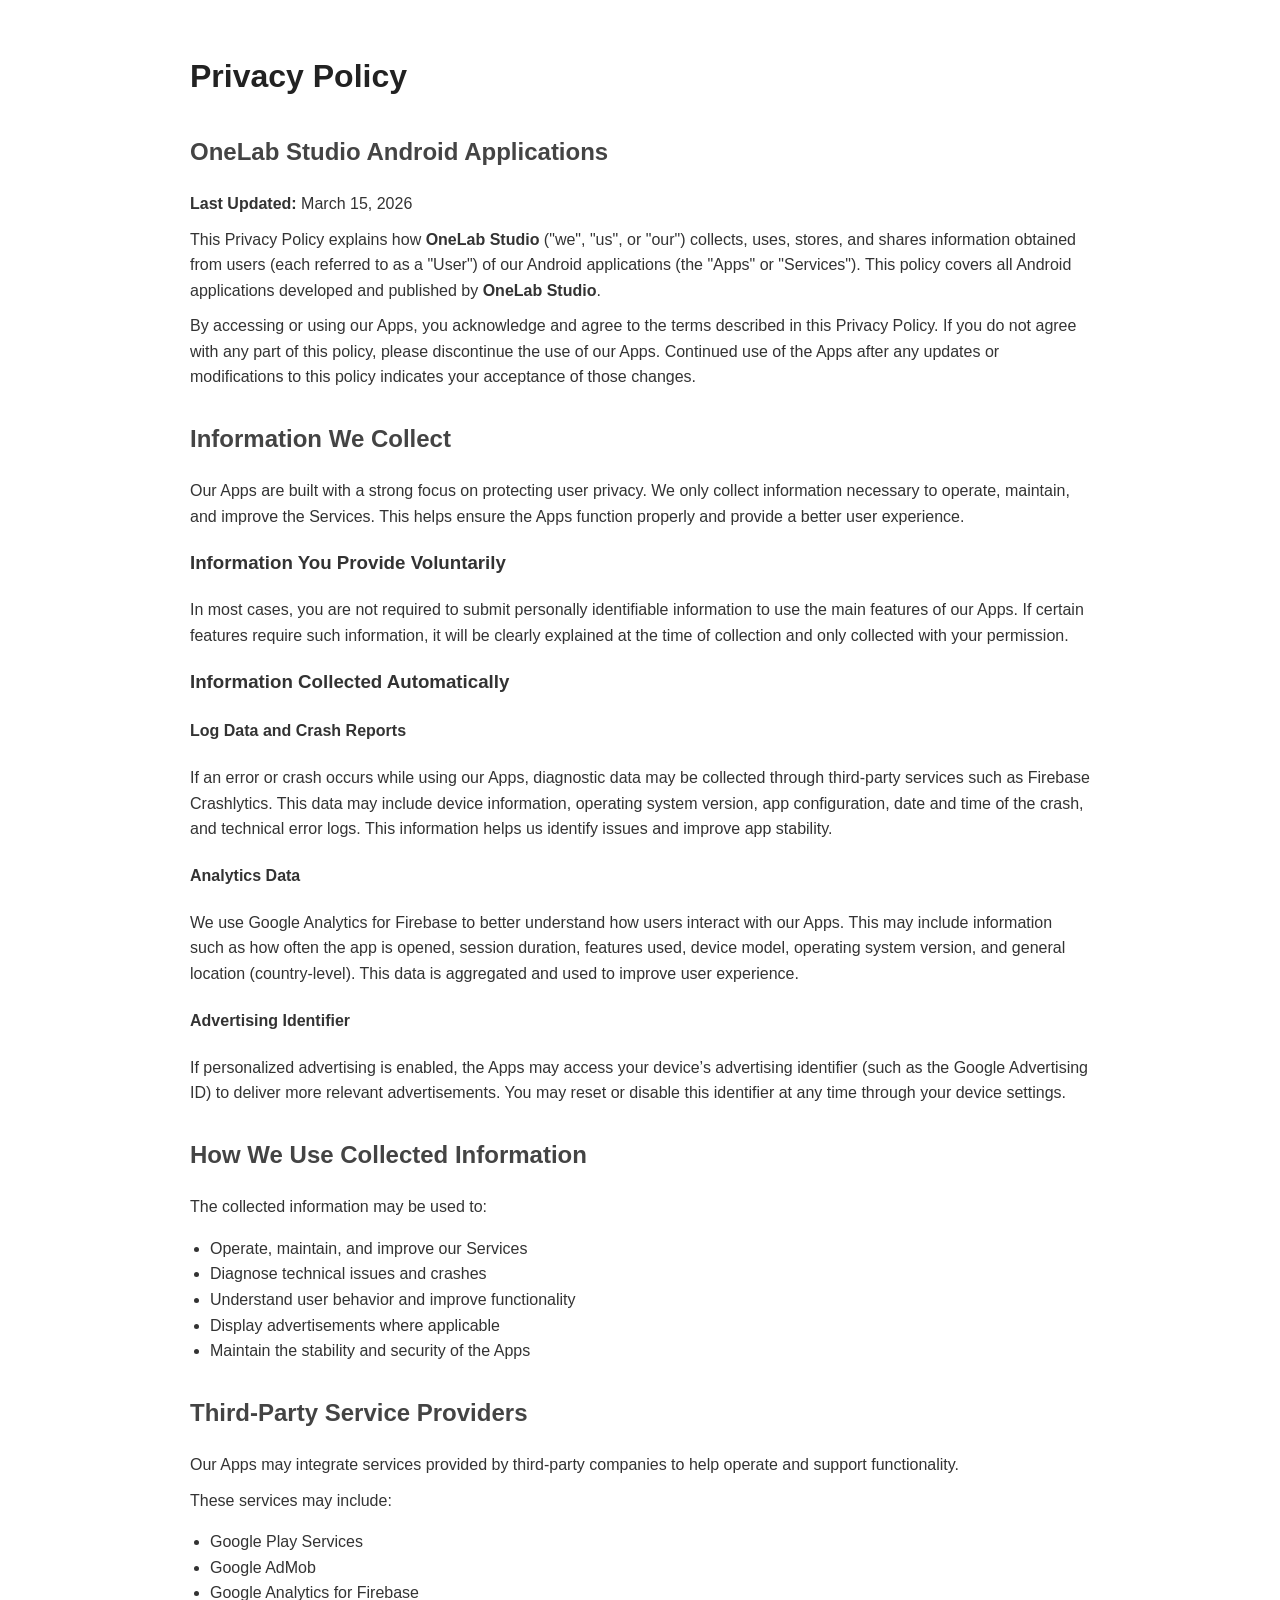
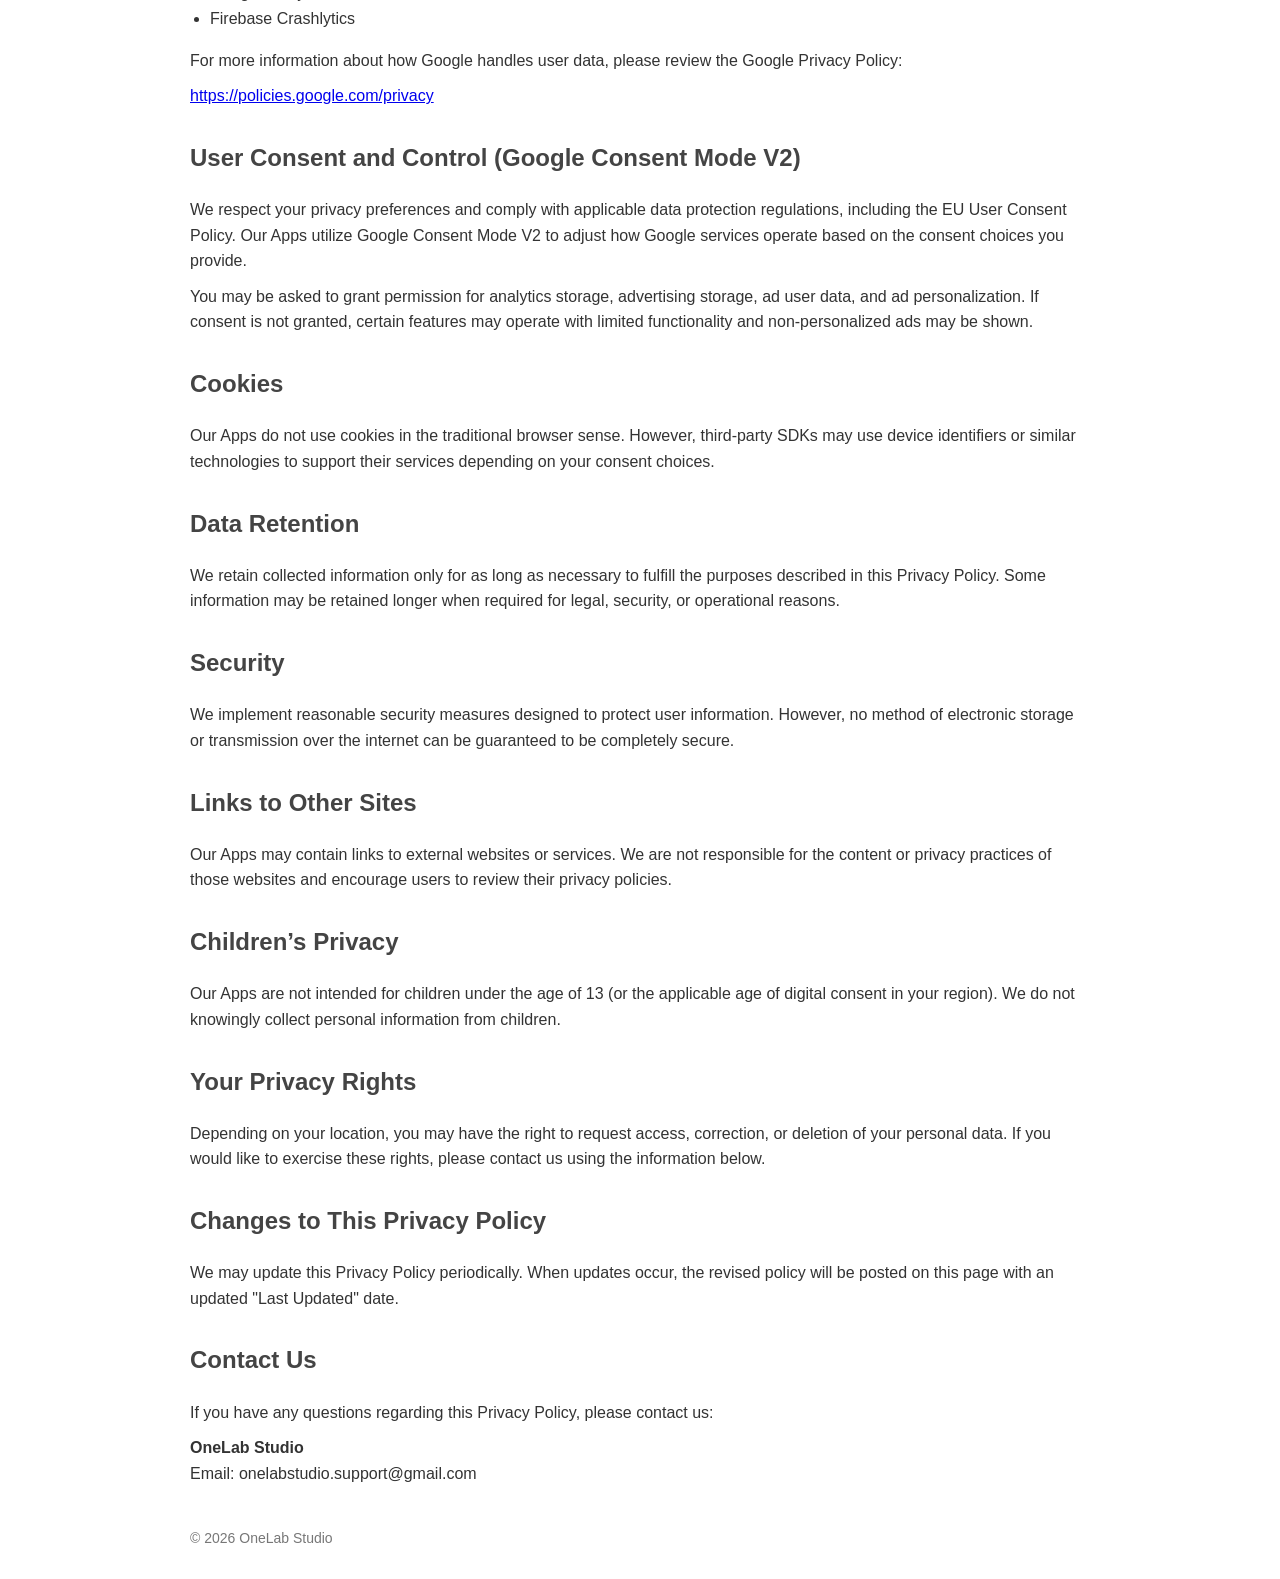
==== privacy.html @ 7d0a5cf6 "Enhance privacy policy formatting for clarity" ====
<!DOCTYPE html>
<html lang="en">
<head>
<meta charset="UTF-8">
<meta name="viewport" content="width=device-width, initial-scale=1.0">
<title>Privacy Policy - OneLab Studio</title>

<style>
body{
    font-family: Arial, Helvetica, sans-serif;
    max-width: 900px;
    margin: auto;
    padding: 30px;
    line-height: 1.6;
    color: #333;
}
h1{
    color:#222;
}
h2{
    margin-top:30px;
    color:#444;
}
p{
    margin:10px 0;
}
ul{
    padding-left:20px;
}
.footer{
    margin-top:40px;
    font-size:14px;
    color:#777;
}
</style>

</head>
<body>

<h1>Privacy Policy</h1>
<h2>OneLab Studio Android Applications</h2>

<p><strong>Last Updated:</strong> March 15, 2026</p>

<p>
This Privacy Policy explains how <strong>OneLab Studio</strong> ("we", "us", or "our") collects,
uses, stores, and shares information obtained from users (each referred to as a
"User") of our Android applications (the "Apps" or "Services"). This policy
covers all Android applications developed and published by <strong>OneLab Studio</strong>.
</p>

<p>
By accessing or using our Apps, you acknowledge and agree to the terms
described in this Privacy Policy. If you do not agree with any part of this
policy, please discontinue the use of our Apps. Continued use of the Apps after
any updates or modifications to this policy indicates your acceptance of those
changes.
</p>

<h2>Information We Collect</h2>

<p>
Our Apps are built with a strong focus on protecting user privacy. We only
collect information necessary to operate, maintain, and improve the Services.
This helps ensure the Apps function properly and provide a better user
experience.
</p>

<h3>Information You Provide Voluntarily</h3>

<p>
In most cases, you are not required to submit personally identifiable
information to use the main features of our Apps. If certain features require
such information, it will be clearly explained at the time of collection and
only collected with your permission.
</p>

<h3>Information Collected Automatically</h3>

<h4>Log Data and Crash Reports</h4>

<p>
If an error or crash occurs while using our Apps, diagnostic data may be
collected through third-party services such as Firebase Crashlytics. This data
may include device information, operating system version, app configuration,
date and time of the crash, and technical error logs. This information helps us
identify issues and improve app stability.
</p>

<h4>Analytics Data</h4>

<p>
We use Google Analytics for Firebase to better understand how users interact
with our Apps. This may include information such as how often the app is
opened, session duration, features used, device model, operating system
version, and general location (country-level). This data is aggregated and
used to improve user experience.
</p>

<h4>Advertising Identifier</h4>

<p>
If personalized advertising is enabled, the Apps may access your device’s
advertising identifier (such as the Google Advertising ID) to deliver more
relevant advertisements. You may reset or disable this identifier at any time
through your device settings.
</p>

<h2>How We Use Collected Information</h2>

<p>The collected information may be used to:</p>

<ul>
<li>Operate, maintain, and improve our Services</li>
<li>Diagnose technical issues and crashes</li>
<li>Understand user behavior and improve functionality</li>
<li>Display advertisements where applicable</li>
<li>Maintain the stability and security of the Apps</li>
</ul>

<h2>Third-Party Service Providers</h2>

<p>
Our Apps may integrate services provided by third-party companies to help
operate and support functionality.
</p>

<p>These services may include:</p>

<ul>
<li>Google Play Services</li>
<li>Google AdMob</li>
<li>Google Analytics for Firebase</li>
<li>Firebase Crashlytics</li>
</ul>

<p>
For more information about how Google handles user data, please review the
Google Privacy Policy:
</p>

<p>
<a href="https://policies.google.com/privacy" target="_blank">
https://policies.google.com/privacy
</a>
</p>

<h2>User Consent and Control (Google Consent Mode V2)</h2>

<p>
We respect your privacy preferences and comply with applicable data protection
regulations, including the EU User Consent Policy. Our Apps utilize Google
Consent Mode V2 to adjust how Google services operate based on the consent
choices you provide.
</p>

<p>
You may be asked to grant permission for analytics storage, advertising
storage, ad user data, and ad personalization. If consent is not granted,
certain features may operate with limited functionality and non-personalized
ads may be shown.
</p>

<h2>Cookies</h2>

<p>
Our Apps do not use cookies in the traditional browser sense. However,
third-party SDKs may use device identifiers or similar technologies to support
their services depending on your consent choices.
</p>

<h2>Data Retention</h2>

<p>
We retain collected information only for as long as necessary to fulfill the
purposes described in this Privacy Policy. Some information may be retained
longer when required for legal, security, or operational reasons.
</p>

<h2>Security</h2>

<p>
We implement reasonable security measures designed to protect user information.
However, no method of electronic storage or transmission over the internet can
be guaranteed to be completely secure.
</p>

<h2>Links to Other Sites</h2>

<p>
Our Apps may contain links to external websites or services. We are not
responsible for the content or privacy practices of those websites and
encourage users to review their privacy policies.
</p>

<h2>Children’s Privacy</h2>

<p>
Our Apps are not intended for children under the age of 13 (or the applicable
age of digital consent in your region). We do not knowingly collect personal
information from children.
</p>

<h2>Your Privacy Rights</h2>

<p>
Depending on your location, you may have the right to request access,
correction, or deletion of your personal data. If you would like to exercise
these rights, please contact us using the information below.
</p>

<h2>Changes to This Privacy Policy</h2>

<p>
We may update this Privacy Policy periodically. When updates occur, the revised
policy will be posted on this page with an updated "Last Updated" date.
</p>

<h2>Contact Us</h2>

<p>If you have any questions regarding this Privacy Policy, please contact us:</p>

<p>
<strong>OneLab Studio</strong><br>
Email: onelabstudio.support@gmail.com
</p>

<div class="footer">
© 2026 OneLab Studio
</div>

</body>
</html>
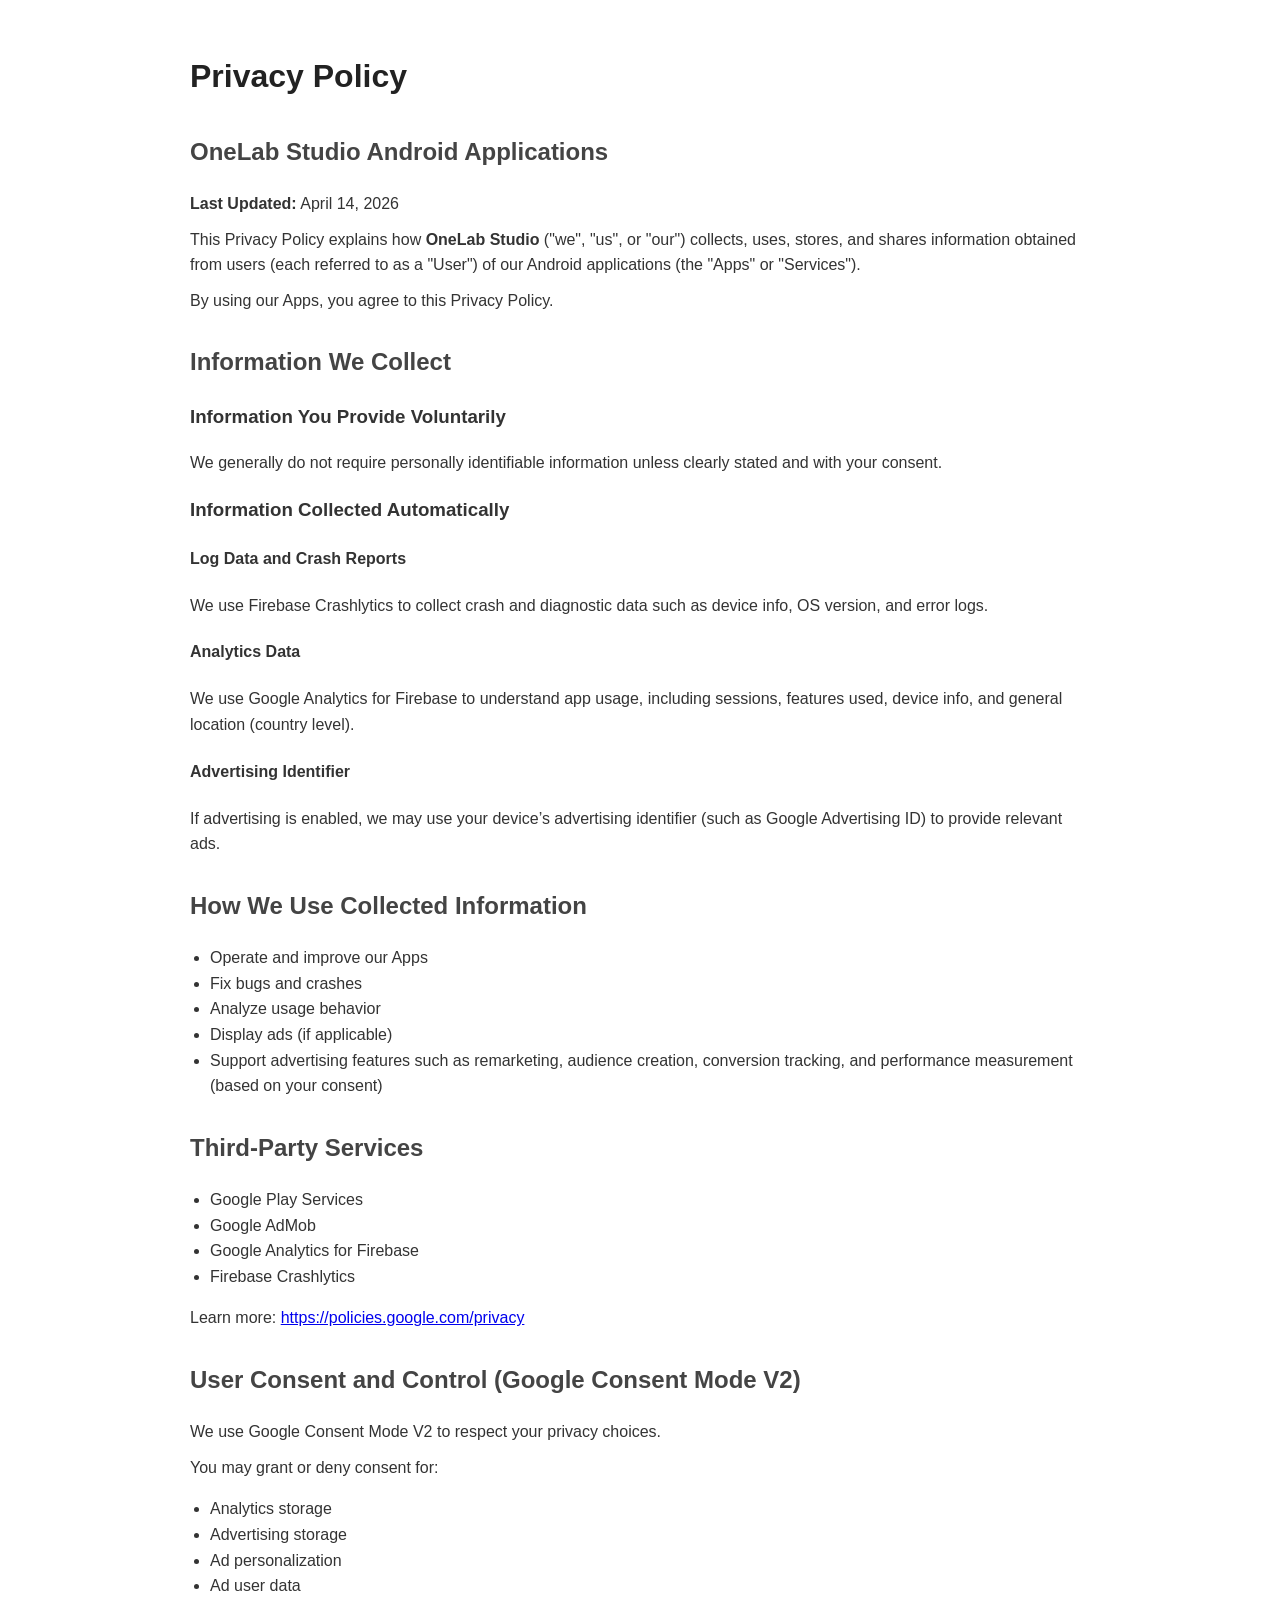
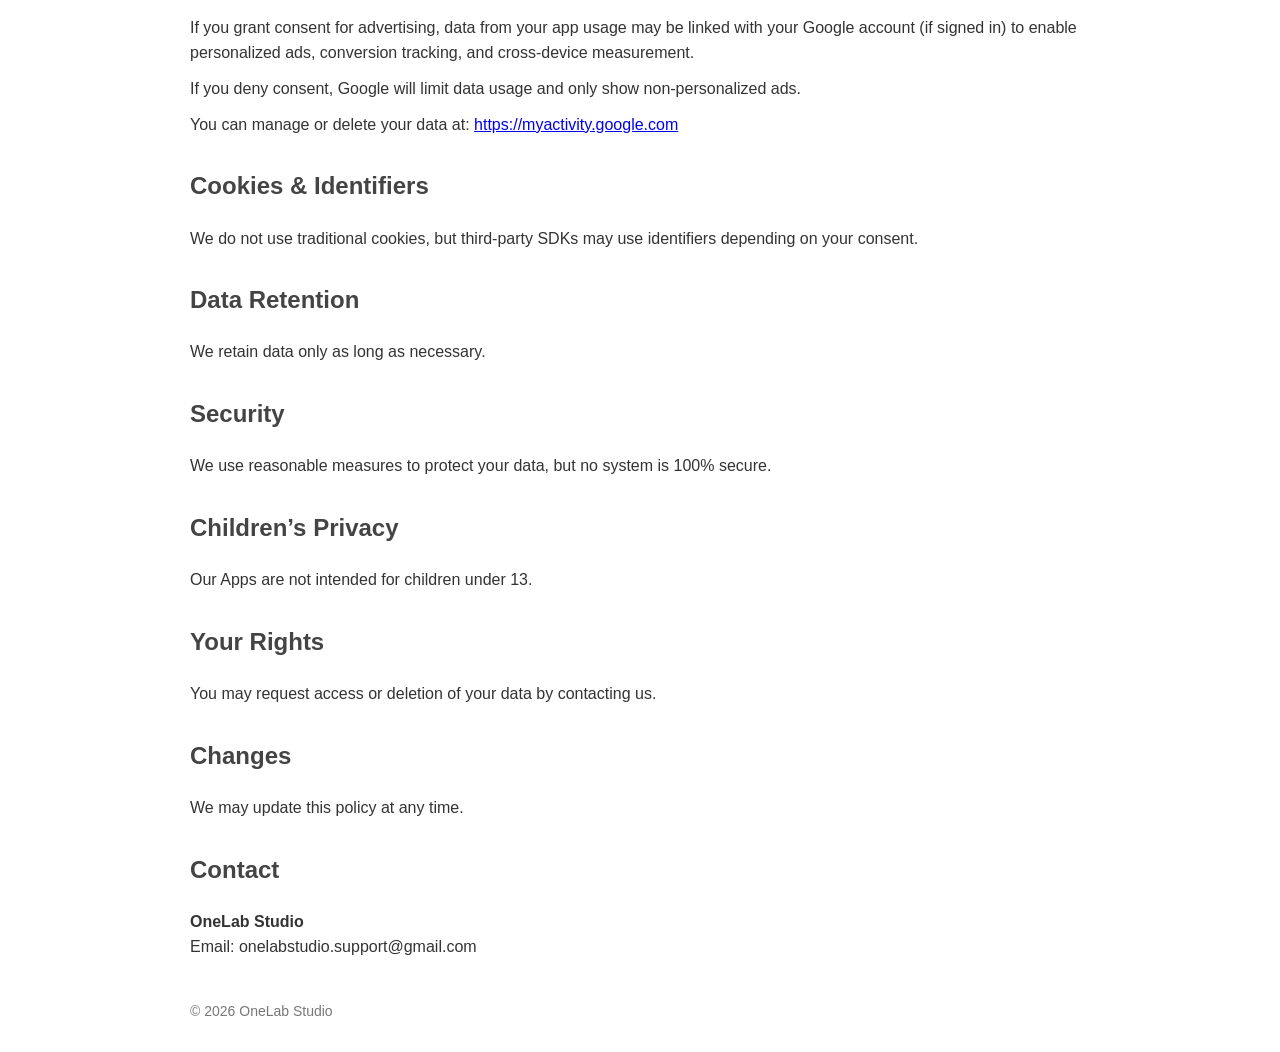
==== commit 53eb6e96: "Update privacy policy with recent changes" ====
--- a/privacy.html
+++ b/privacy.html
@@ -40,92 +40,53 @@
 <h1>Privacy Policy</h1>
 <h2>OneLab Studio Android Applications</h2>
 
-<p><strong>Last Updated:</strong> March 15, 2026</p>
+<p><strong>Last Updated:</strong> April 14, 2026</p>
 
 <p>
 This Privacy Policy explains how <strong>OneLab Studio</strong> ("we", "us", or "our") collects,
 uses, stores, and shares information obtained from users (each referred to as a
-"User") of our Android applications (the "Apps" or "Services"). This policy
-covers all Android applications developed and published by <strong>OneLab Studio</strong>.
+"User") of our Android applications (the "Apps" or "Services").
 </p>
 
 <p>
-By accessing or using our Apps, you acknowledge and agree to the terms
-described in this Privacy Policy. If you do not agree with any part of this
-policy, please discontinue the use of our Apps. Continued use of the Apps after
-any updates or modifications to this policy indicates your acceptance of those
-changes.
+By using our Apps, you agree to this Privacy Policy.
 </p>
 
 <h2>Information We Collect</h2>
 
+<h3>Information You Provide Voluntarily</h3>
 <p>
-Our Apps are built with a strong focus on protecting user privacy. We only
-collect information necessary to operate, maintain, and improve the Services.
-This helps ensure the Apps function properly and provide a better user
-experience.
-</p>
-
-<h3>Information You Provide Voluntarily</h3>
-
-<p>
-In most cases, you are not required to submit personally identifiable
-information to use the main features of our Apps. If certain features require
-such information, it will be clearly explained at the time of collection and
-only collected with your permission.
+We generally do not require personally identifiable information unless clearly stated and with your consent.
 </p>
 
 <h3>Information Collected Automatically</h3>
 
 <h4>Log Data and Crash Reports</h4>
-
 <p>
-If an error or crash occurs while using our Apps, diagnostic data may be
-collected through third-party services such as Firebase Crashlytics. This data
-may include device information, operating system version, app configuration,
-date and time of the crash, and technical error logs. This information helps us
-identify issues and improve app stability.
+We use Firebase Crashlytics to collect crash and diagnostic data such as device info, OS version, and error logs.
 </p>
 
 <h4>Analytics Data</h4>
-
 <p>
-We use Google Analytics for Firebase to better understand how users interact
-with our Apps. This may include information such as how often the app is
-opened, session duration, features used, device model, operating system
-version, and general location (country-level). This data is aggregated and
-used to improve user experience.
+We use Google Analytics for Firebase to understand app usage, including sessions, features used, device info, and general location (country level).
 </p>
 
 <h4>Advertising Identifier</h4>
-
 <p>
-If personalized advertising is enabled, the Apps may access your device’s
-advertising identifier (such as the Google Advertising ID) to deliver more
-relevant advertisements. You may reset or disable this identifier at any time
-through your device settings.
+If advertising is enabled, we may use your device’s advertising identifier (such as Google Advertising ID) to provide relevant ads.
 </p>
 
 <h2>How We Use Collected Information</h2>
 
-<p>The collected information may be used to:</p>
-
 <ul>
-<li>Operate, maintain, and improve our Services</li>
-<li>Diagnose technical issues and crashes</li>
-<li>Understand user behavior and improve functionality</li>
-<li>Display advertisements where applicable</li>
-<li>Maintain the stability and security of the Apps</li>
+<li>Operate and improve our Apps</li>
+<li>Fix bugs and crashes</li>
+<li>Analyze usage behavior</li>
+<li>Display ads (if applicable)</li>
+<li>Support advertising features such as remarketing, audience creation, conversion tracking, and performance measurement (based on your consent)</li>
 </ul>
 
-<h2>Third-Party Service Providers</h2>
-
-<p>
-Our Apps may integrate services provided by third-party companies to help
-operate and support functionality.
-</p>
-
-<p>These services may include:</p>
+<h2>Third-Party Services</h2>
 
 <ul>
 <li>Google Play Services</li>
@@ -135,11 +96,7 @@
 </ul>
 
 <p>
-For more information about how Google handles user data, please review the
-Google Privacy Policy:
-</p>
-
-<p>
+Learn more:
 <a href="https://policies.google.com/privacy" target="_blank">
 https://policies.google.com/privacy
 </a>
@@ -148,77 +105,71 @@
 <h2>User Consent and Control (Google Consent Mode V2)</h2>
 
 <p>
-We respect your privacy preferences and comply with applicable data protection
-regulations, including the EU User Consent Policy. Our Apps utilize Google
-Consent Mode V2 to adjust how Google services operate based on the consent
-choices you provide.
+We use Google Consent Mode V2 to respect your privacy choices.
 </p>
 
 <p>
-You may be asked to grant permission for analytics storage, advertising
-storage, ad user data, and ad personalization. If consent is not granted,
-certain features may operate with limited functionality and non-personalized
-ads may be shown.
+You may grant or deny consent for:
+<ul>
+<li>Analytics storage</li>
+<li>Advertising storage</li>
+<li>Ad personalization</li>
+<li>Ad user data</li>
+</ul>
 </p>
 
-<h2>Cookies</h2>
+<p>
+If you grant consent for advertising, data from your app usage may be linked with your Google account (if signed in) to enable personalized ads, conversion tracking, and cross-device measurement.
+</p>
 
 <p>
-Our Apps do not use cookies in the traditional browser sense. However,
-third-party SDKs may use device identifiers or similar technologies to support
-their services depending on your consent choices.
+If you deny consent, Google will limit data usage and only show non-personalized ads.
+</p>
+
+<p>
+You can manage or delete your data at:
+<a href="https://myactivity.google.com" target="_blank">
+https://myactivity.google.com
+</a>
+</p>
+
+<h2>Cookies & Identifiers</h2>
+
+<p>
+We do not use traditional cookies, but third-party SDKs may use identifiers depending on your consent.
 </p>
 
 <h2>Data Retention</h2>
 
 <p>
-We retain collected information only for as long as necessary to fulfill the
-purposes described in this Privacy Policy. Some information may be retained
-longer when required for legal, security, or operational reasons.
+We retain data only as long as necessary.
 </p>
 
 <h2>Security</h2>
 
 <p>
-We implement reasonable security measures designed to protect user information.
-However, no method of electronic storage or transmission over the internet can
-be guaranteed to be completely secure.
-</p>
-
-<h2>Links to Other Sites</h2>
-
-<p>
-Our Apps may contain links to external websites or services. We are not
-responsible for the content or privacy practices of those websites and
-encourage users to review their privacy policies.
+We use reasonable measures to protect your data, but no system is 100% secure.
 </p>
 
 <h2>Children’s Privacy</h2>
 
 <p>
-Our Apps are not intended for children under the age of 13 (or the applicable
-age of digital consent in your region). We do not knowingly collect personal
-information from children.
+Our Apps are not intended for children under 13.
 </p>
 
-<h2>Your Privacy Rights</h2>
+<h2>Your Rights</h2>
 
 <p>
-Depending on your location, you may have the right to request access,
-correction, or deletion of your personal data. If you would like to exercise
-these rights, please contact us using the information below.
+You may request access or deletion of your data by contacting us.
 </p>
 
-<h2>Changes to This Privacy Policy</h2>
+<h2>Changes</h2>
 
 <p>
-We may update this Privacy Policy periodically. When updates occur, the revised
-policy will be posted on this page with an updated "Last Updated" date.
+We may update this policy at any time.
 </p>
 
-<h2>Contact Us</h2>
-
-<p>If you have any questions regarding this Privacy Policy, please contact us:</p>
+<h2>Contact</h2>
 
 <p>
 <strong>OneLab Studio</strong><br>
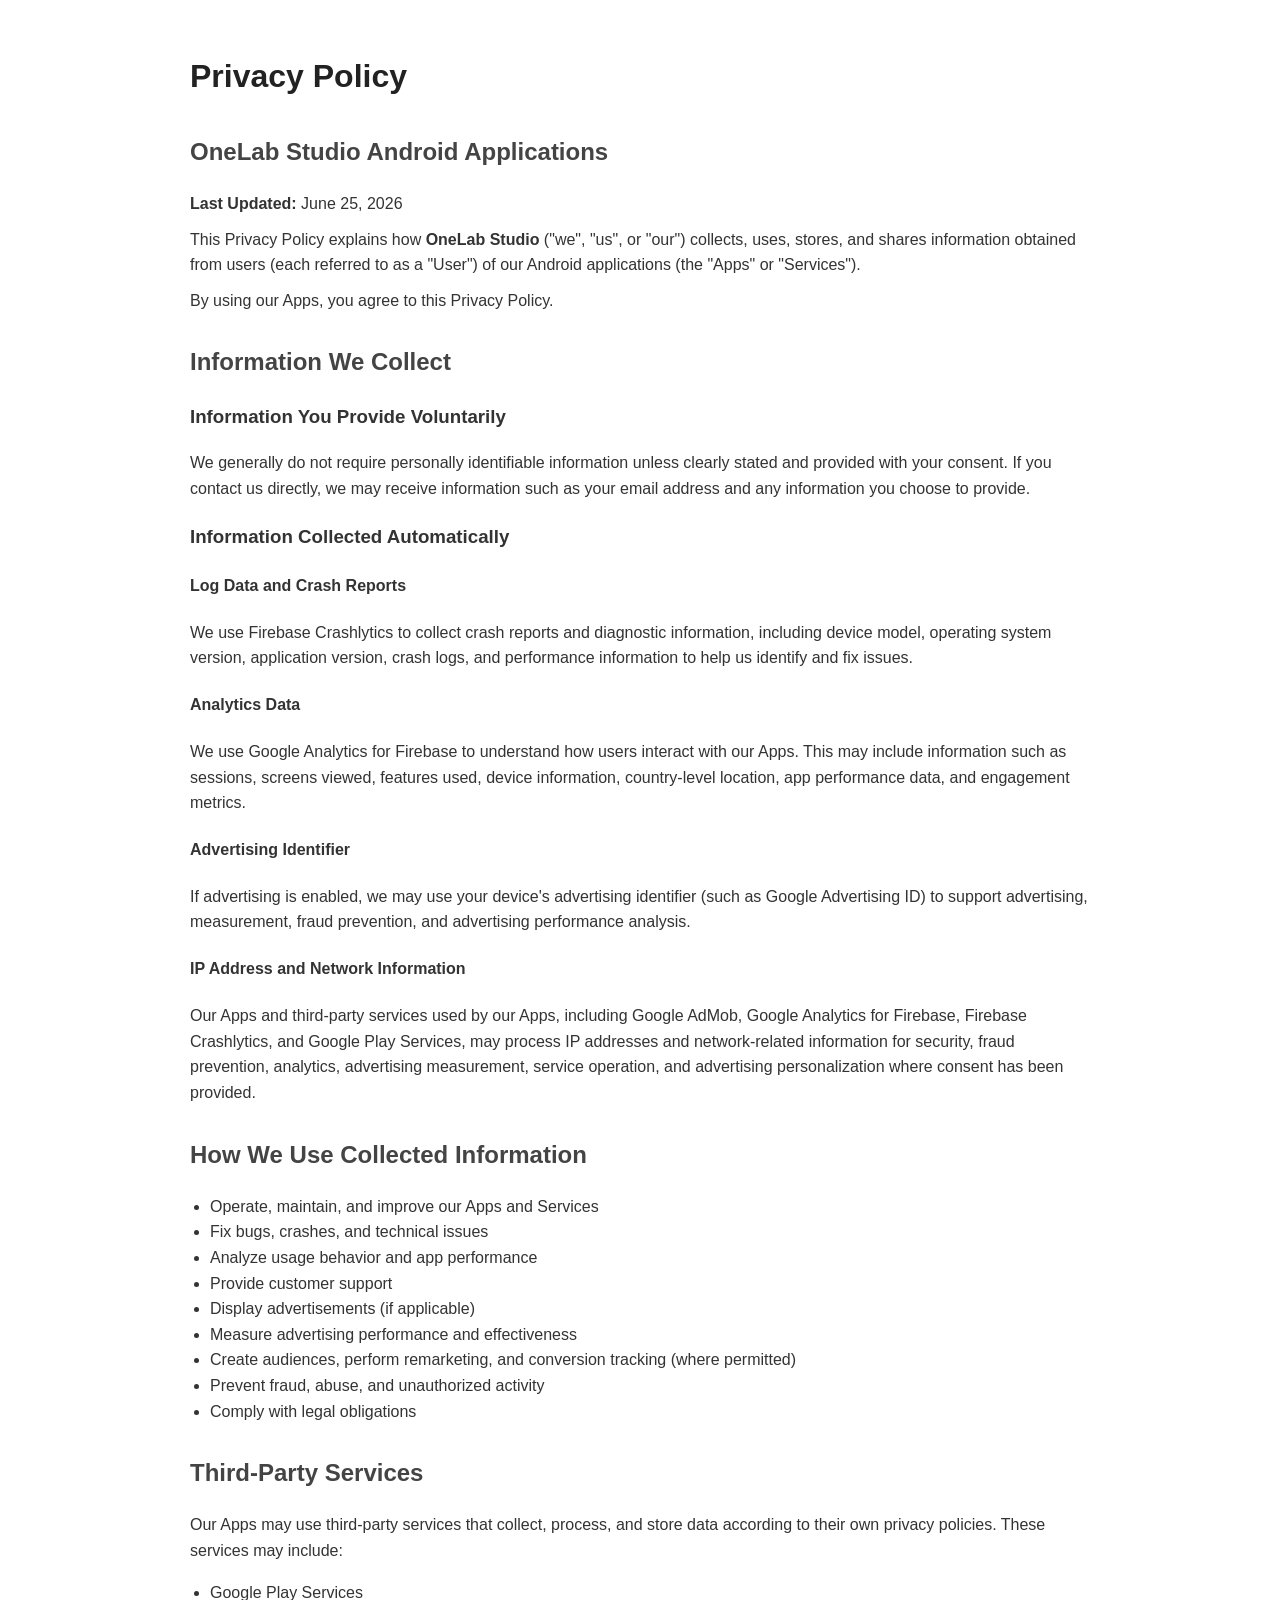
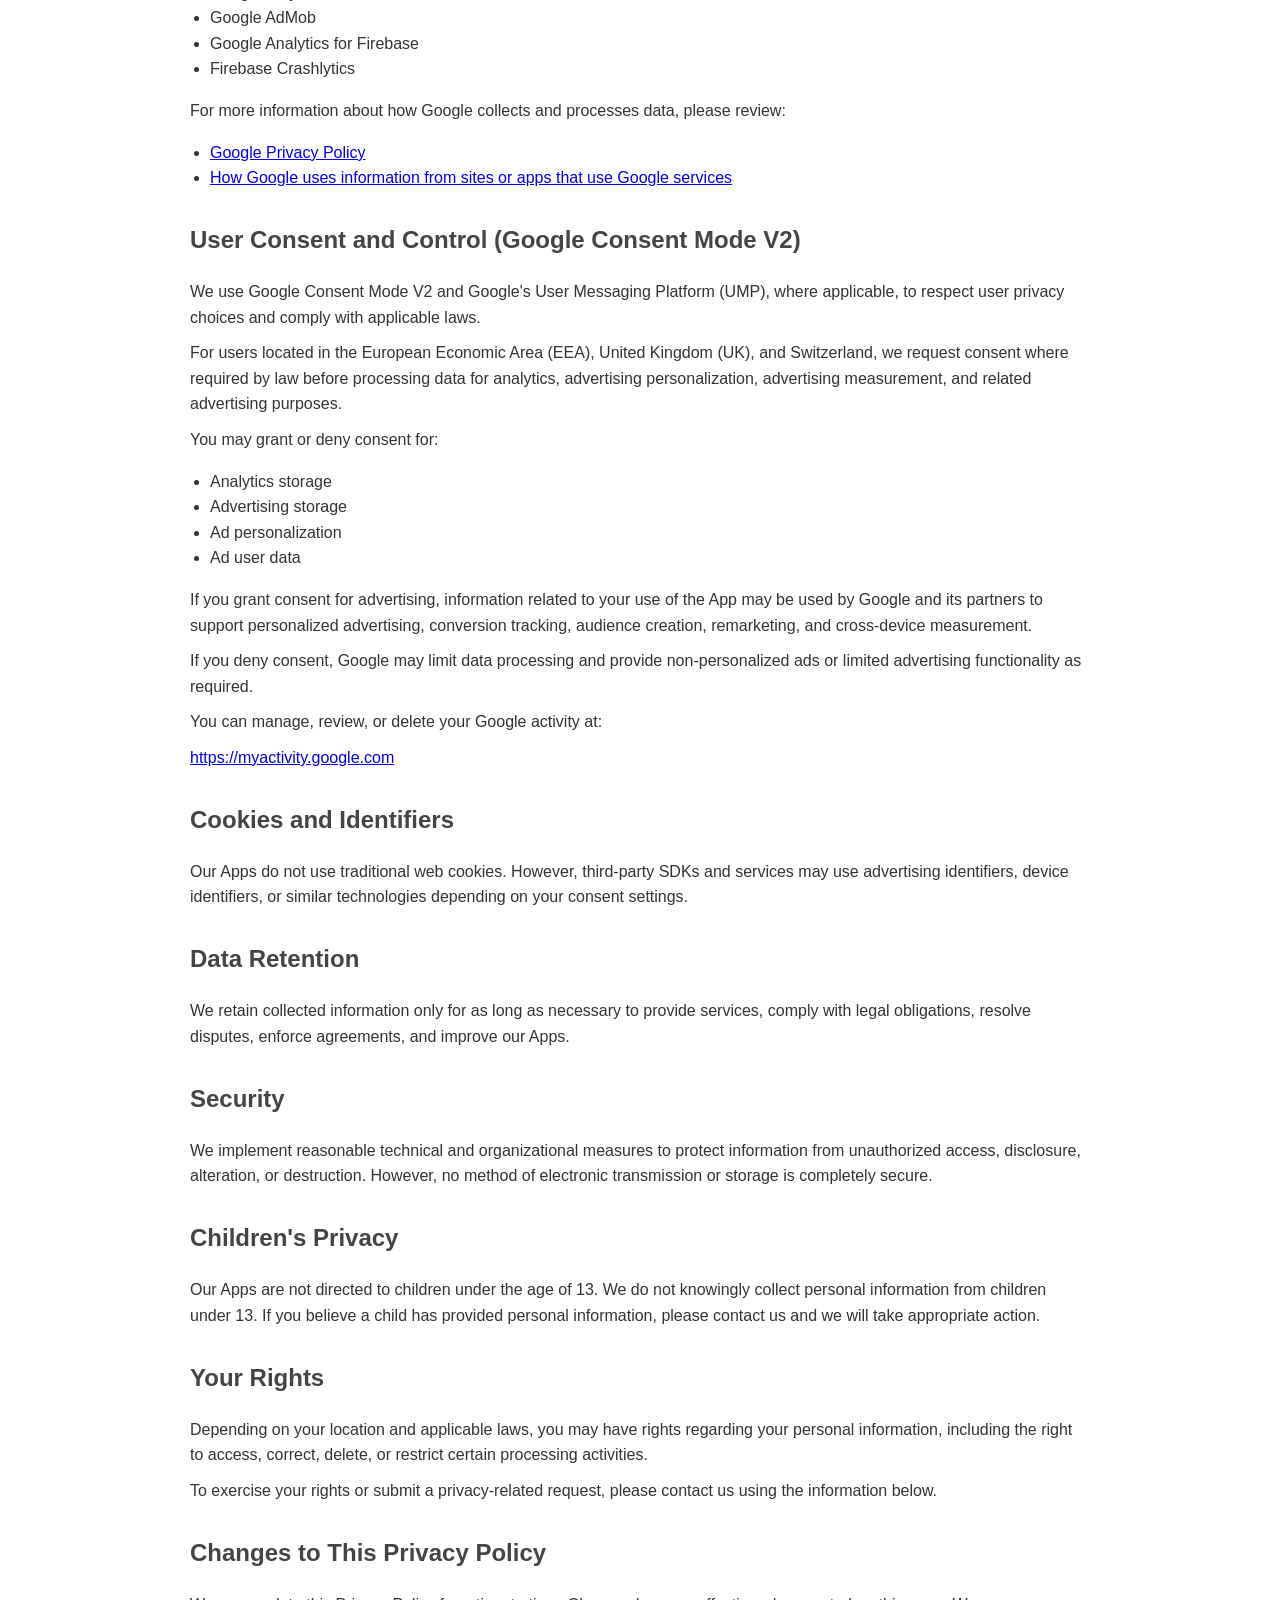
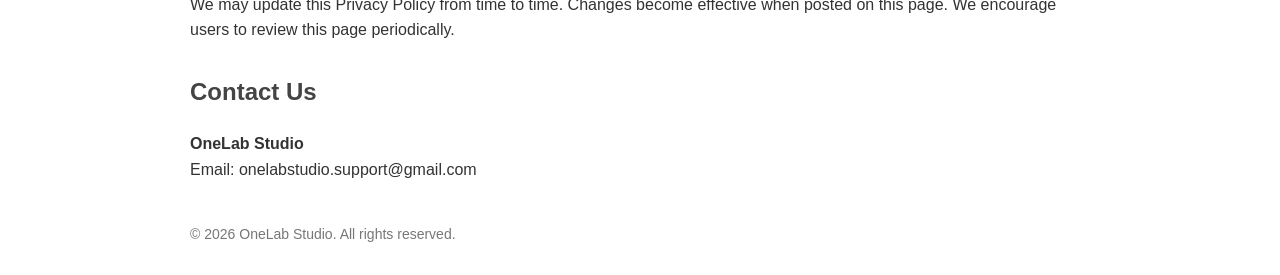
==== commit 1f6fc08c: "Revise privacy policy details and formatting Updated the privacy policy with new information and cla" ====
--- a/privacy.html
+++ b/privacy.html
@@ -1,4 +1,5 @@
 <!DOCTYPE html>
+
 <html lang="en">
 <head>
 <meta charset="UTF-8">
@@ -21,6 +22,9 @@
     margin-top:30px;
     color:#444;
 }
+h3{
+    margin-top:20px;
+}
 p{
     margin:10px 0;
 }
@@ -40,12 +44,13 @@
 <h1>Privacy Policy</h1>
 <h2>OneLab Studio Android Applications</h2>
 
-<p><strong>Last Updated:</strong> April 14, 2026</p>
-
-<p>
-This Privacy Policy explains how <strong>OneLab Studio</strong> ("we", "us", or "our") collects,
-uses, stores, and shares information obtained from users (each referred to as a
-"User") of our Android applications (the "Apps" or "Services").
+<p><strong>Last Updated:</strong> June 25, 2026</p>
+
+<p>
+This Privacy Policy explains how <strong>OneLab Studio</strong> ("we", "us", or "our")
+collects, uses, stores, and shares information obtained from users
+(each referred to as a "User") of our Android applications
+(the "Apps" or "Services").
 </p>
 
 <p>
@@ -55,38 +60,68 @@
 <h2>Information We Collect</h2>
 
 <h3>Information You Provide Voluntarily</h3>
-<p>
-We generally do not require personally identifiable information unless clearly stated and with your consent.
+
+<p>
+We generally do not require personally identifiable information unless clearly stated and provided with your consent.
+If you contact us directly, we may receive information such as your email address and any information you choose to provide.
 </p>
 
 <h3>Information Collected Automatically</h3>
 
 <h4>Log Data and Crash Reports</h4>
-<p>
-We use Firebase Crashlytics to collect crash and diagnostic data such as device info, OS version, and error logs.
+
+<p>
+We use Firebase Crashlytics to collect crash reports and diagnostic information,
+including device model, operating system version, application version,
+crash logs, and performance information to help us identify and fix issues.
 </p>
 
 <h4>Analytics Data</h4>
-<p>
-We use Google Analytics for Firebase to understand app usage, including sessions, features used, device info, and general location (country level).
+
+<p>
+We use Google Analytics for Firebase to understand how users interact with our Apps.
+This may include information such as sessions, screens viewed, features used,
+device information, country-level location, app performance data, and engagement metrics.
 </p>
 
 <h4>Advertising Identifier</h4>
-<p>
-If advertising is enabled, we may use your device’s advertising identifier (such as Google Advertising ID) to provide relevant ads.
+
+<p>
+If advertising is enabled, we may use your device's advertising identifier
+(such as Google Advertising ID) to support advertising, measurement,
+fraud prevention, and advertising performance analysis.
+</p>
+
+<h4>IP Address and Network Information</h4>
+
+<p>
+Our Apps and third-party services used by our Apps, including Google AdMob,
+Google Analytics for Firebase, Firebase Crashlytics, and Google Play Services,
+may process IP addresses and network-related information for security,
+fraud prevention, analytics, advertising measurement, service operation,
+and advertising personalization where consent has been provided.
 </p>
 
 <h2>How We Use Collected Information</h2>
 
 <ul>
-<li>Operate and improve our Apps</li>
-<li>Fix bugs and crashes</li>
-<li>Analyze usage behavior</li>
-<li>Display ads (if applicable)</li>
-<li>Support advertising features such as remarketing, audience creation, conversion tracking, and performance measurement (based on your consent)</li>
+<li>Operate, maintain, and improve our Apps and Services</li>
+<li>Fix bugs, crashes, and technical issues</li>
+<li>Analyze usage behavior and app performance</li>
+<li>Provide customer support</li>
+<li>Display advertisements (if applicable)</li>
+<li>Measure advertising performance and effectiveness</li>
+<li>Create audiences, perform remarketing, and conversion tracking (where permitted)</li>
+<li>Prevent fraud, abuse, and unauthorized activity</li>
+<li>Comply with legal obligations</li>
 </ul>
 
 <h2>Third-Party Services</h2>
+
+<p>
+Our Apps may use third-party services that collect, process, and store data according to their own privacy policies.
+These services may include:
+</p>
 
 <ul>
 <li>Google Play Services</li>
@@ -96,80 +131,125 @@
 </ul>
 
 <p>
-Learn more:
+For more information about how Google collects and processes data, please review:
+</p>
+
+<ul>
+<li>
 <a href="https://policies.google.com/privacy" target="_blank">
-https://policies.google.com/privacy
+Google Privacy Policy
 </a>
-</p>
+</li>
+
+<li>
+<a href="https://policies.google.com/technologies/partner-sites" target="_blank">
+How Google uses information from sites or apps that use Google services
+</a>
+</li>
+</ul>
 
 <h2>User Consent and Control (Google Consent Mode V2)</h2>
 
 <p>
-We use Google Consent Mode V2 to respect your privacy choices.
+We use Google Consent Mode V2 and Google's User Messaging Platform (UMP),
+where applicable, to respect user privacy choices and comply with applicable laws.
+</p>
+
+<p>
+For users located in the European Economic Area (EEA), United Kingdom (UK),
+and Switzerland, we request consent where required by law before processing data
+for analytics, advertising personalization, advertising measurement,
+and related advertising purposes.
 </p>
 
 <p>
 You may grant or deny consent for:
+</p>
+
 <ul>
 <li>Analytics storage</li>
 <li>Advertising storage</li>
 <li>Ad personalization</li>
 <li>Ad user data</li>
 </ul>
-</p>
-
-<p>
-If you grant consent for advertising, data from your app usage may be linked with your Google account (if signed in) to enable personalized ads, conversion tracking, and cross-device measurement.
-</p>
-
-<p>
-If you deny consent, Google will limit data usage and only show non-personalized ads.
-</p>
-
-<p>
-You can manage or delete your data at:
+
+<p>
+If you grant consent for advertising, information related to your use of the App
+may be used by Google and its partners to support personalized advertising,
+conversion tracking, audience creation, remarketing, and cross-device measurement.
+</p>
+
+<p>
+If you deny consent, Google may limit data processing and provide non-personalized ads
+or limited advertising functionality as required.
+</p>
+
+<p>
+You can manage, review, or delete your Google activity at:
+</p>
+
+<p>
 <a href="https://myactivity.google.com" target="_blank">
 https://myactivity.google.com
 </a>
 </p>
 
-<h2>Cookies & Identifiers</h2>
-
-<p>
-We do not use traditional cookies, but third-party SDKs may use identifiers depending on your consent.
+<h2>Cookies and Identifiers</h2>
+
+<p>
+Our Apps do not use traditional web cookies.
+However, third-party SDKs and services may use advertising identifiers,
+device identifiers, or similar technologies depending on your consent settings.
 </p>
 
 <h2>Data Retention</h2>
 
 <p>
-We retain data only as long as necessary.
+We retain collected information only for as long as necessary to provide services,
+comply with legal obligations, resolve disputes, enforce agreements,
+and improve our Apps.
 </p>
 
 <h2>Security</h2>
 
 <p>
-We use reasonable measures to protect your data, but no system is 100% secure.
-</p>
-
-<h2>Children’s Privacy</h2>
-
-<p>
-Our Apps are not intended for children under 13.
+We implement reasonable technical and organizational measures to protect information
+from unauthorized access, disclosure, alteration, or destruction.
+However, no method of electronic transmission or storage is completely secure.
+</p>
+
+<h2>Children's Privacy</h2>
+
+<p>
+Our Apps are not directed to children under the age of 13.
+We do not knowingly collect personal information from children under 13.
+If you believe a child has provided personal information,
+please contact us and we will take appropriate action.
 </p>
 
 <h2>Your Rights</h2>
 
 <p>
-You may request access or deletion of your data by contacting us.
-</p>
-
-<h2>Changes</h2>
-
-<p>
-We may update this policy at any time.
-</p>
-
-<h2>Contact</h2>
+Depending on your location and applicable laws,
+you may have rights regarding your personal information,
+including the right to access, correct, delete,
+or restrict certain processing activities.
+</p>
+
+<p>
+To exercise your rights or submit a privacy-related request,
+please contact us using the information below.
+</p>
+
+<h2>Changes to This Privacy Policy</h2>
+
+<p>
+We may update this Privacy Policy from time to time.
+Changes become effective when posted on this page.
+We encourage users to review this page periodically.
+</p>
+
+<h2>Contact Us</h2>
 
 <p>
 <strong>OneLab Studio</strong><br>
@@ -177,7 +257,7 @@
 </p>
 
 <div class="footer">
-© 2026 OneLab Studio
+© 2026 OneLab Studio. All rights reserved.
 </div>
 
 </body>
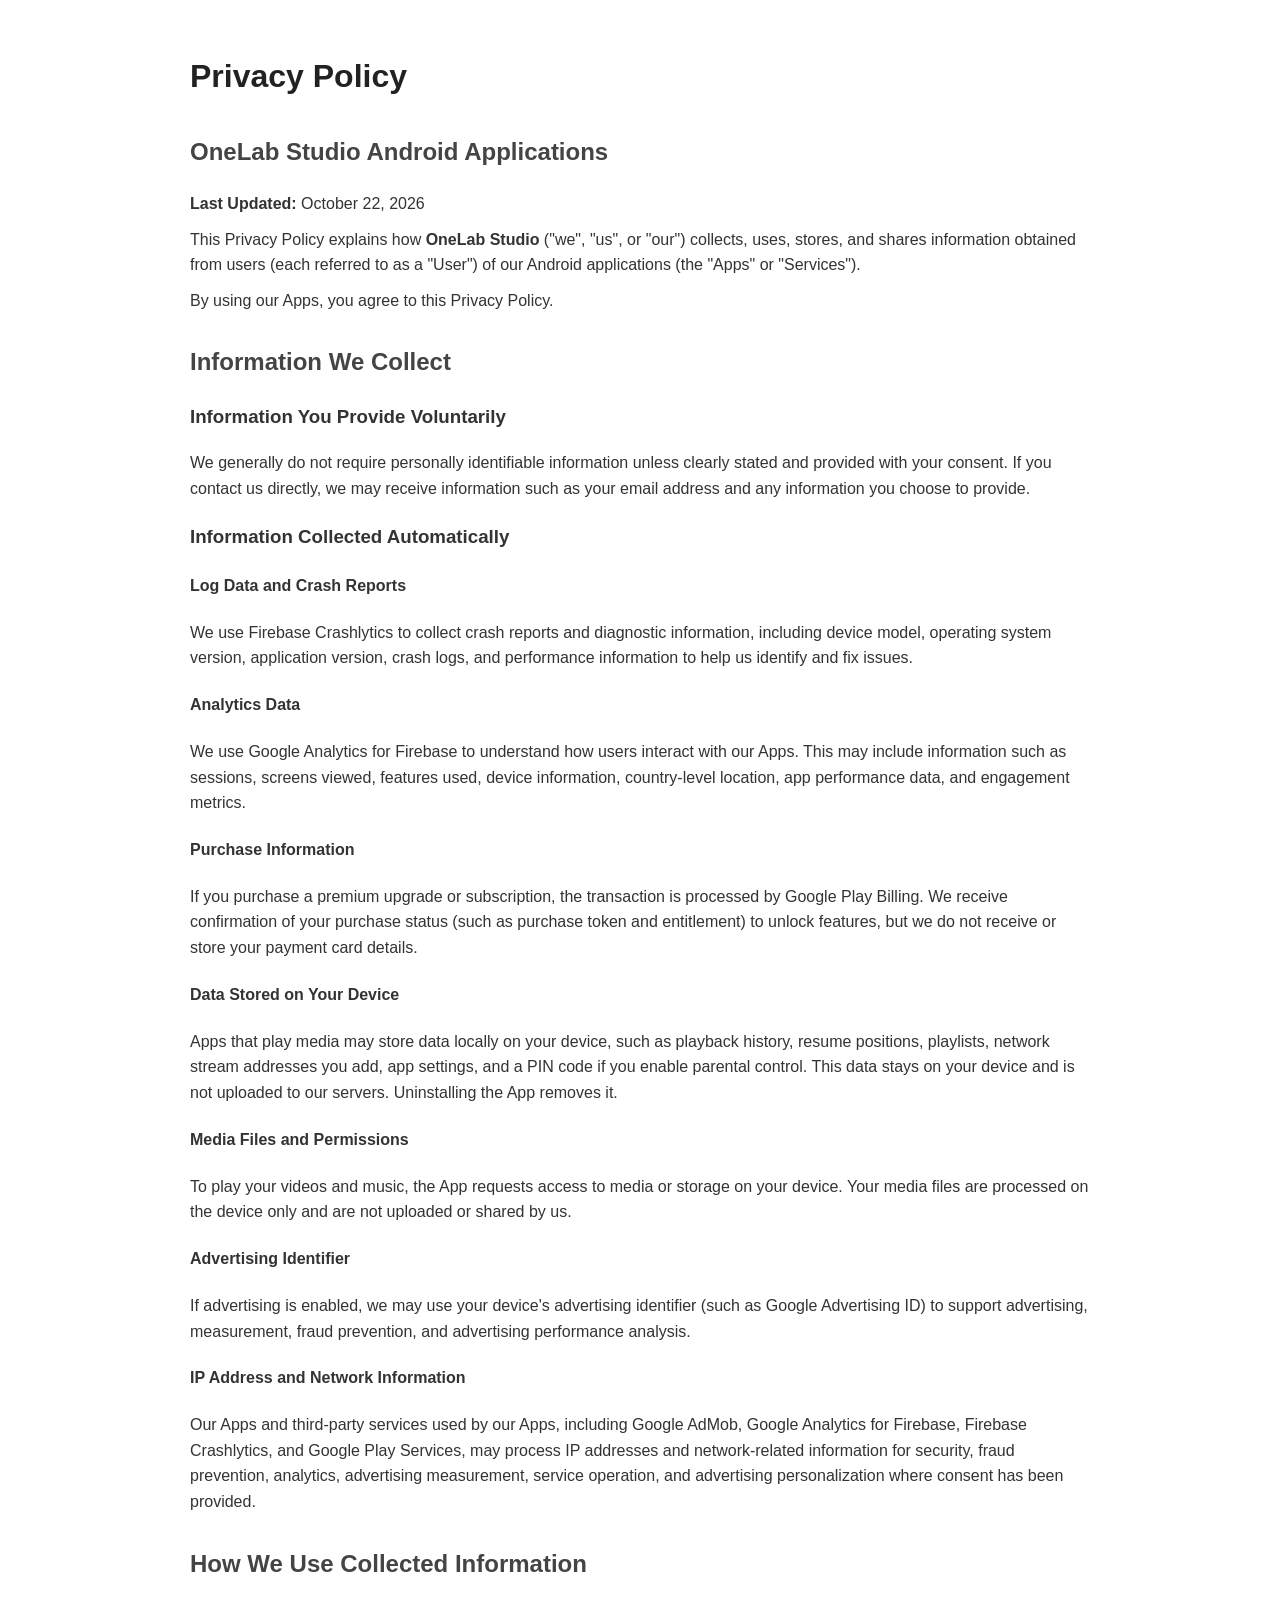
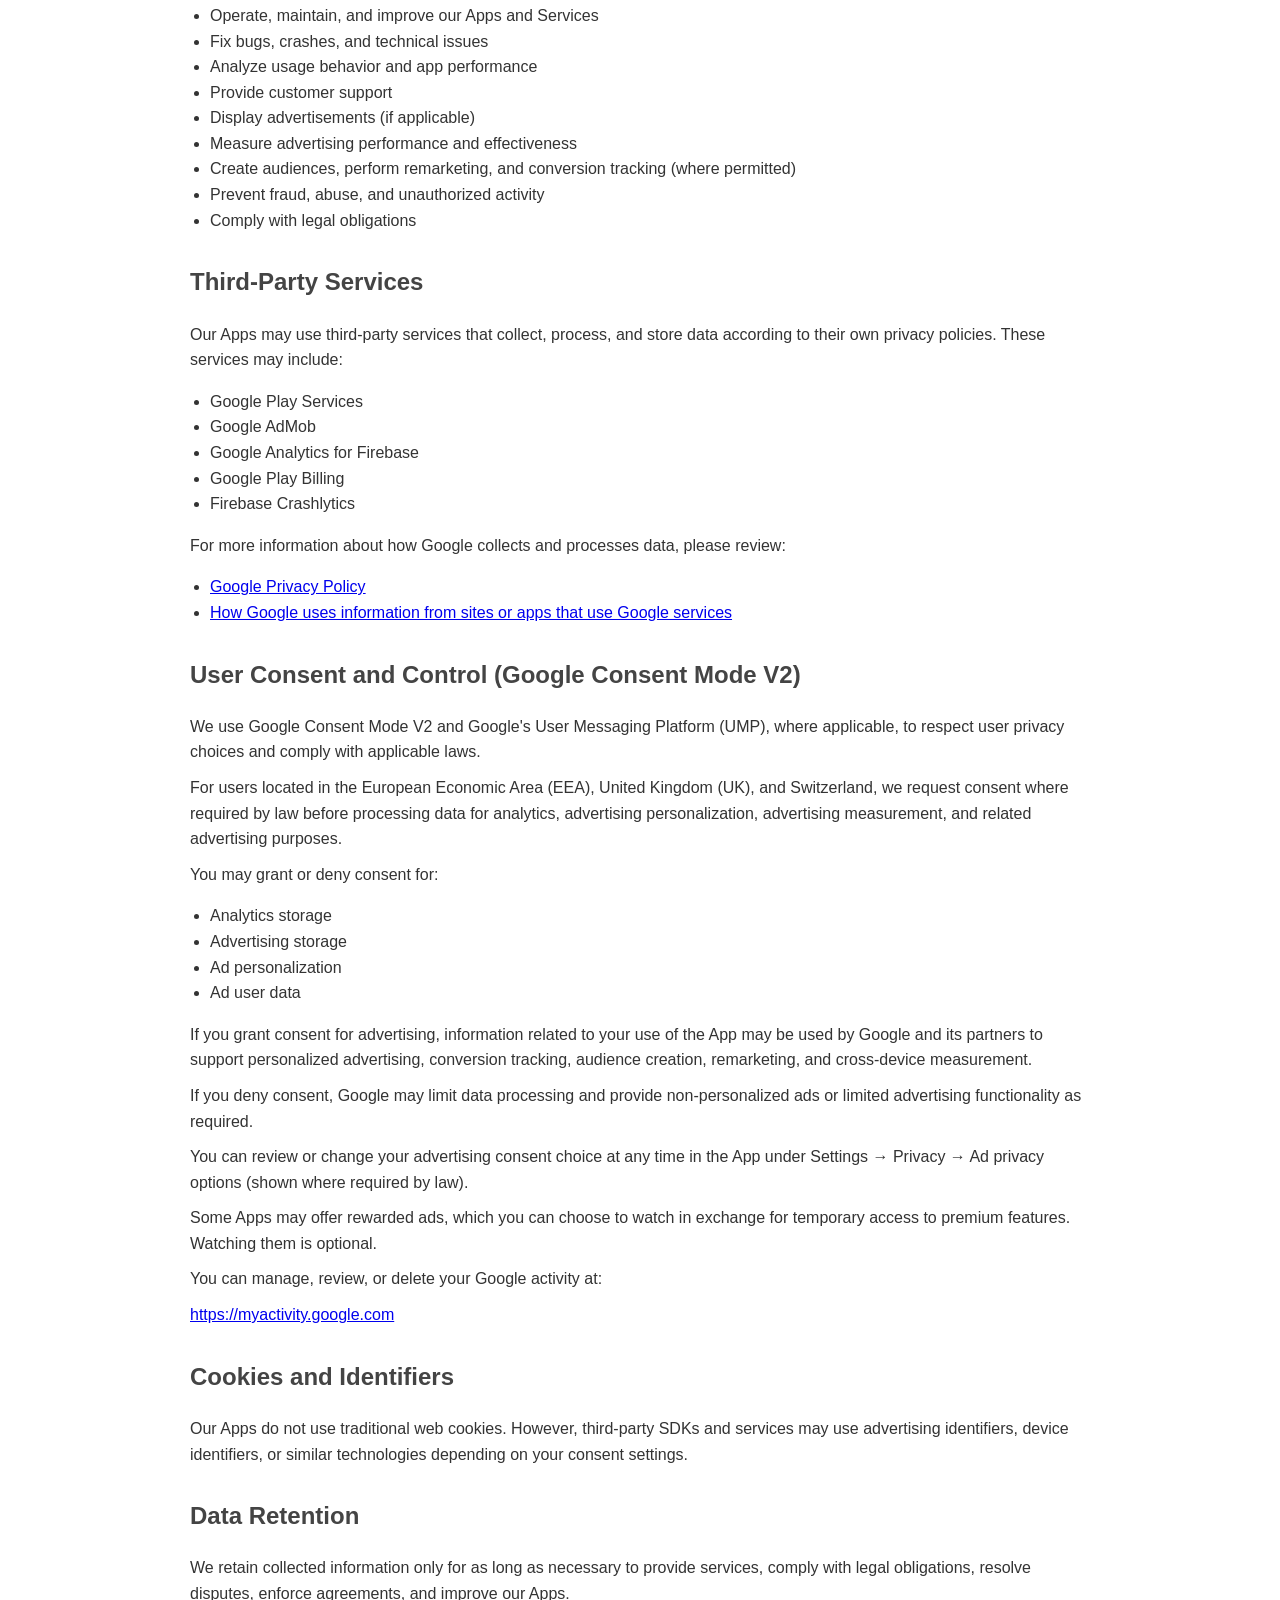
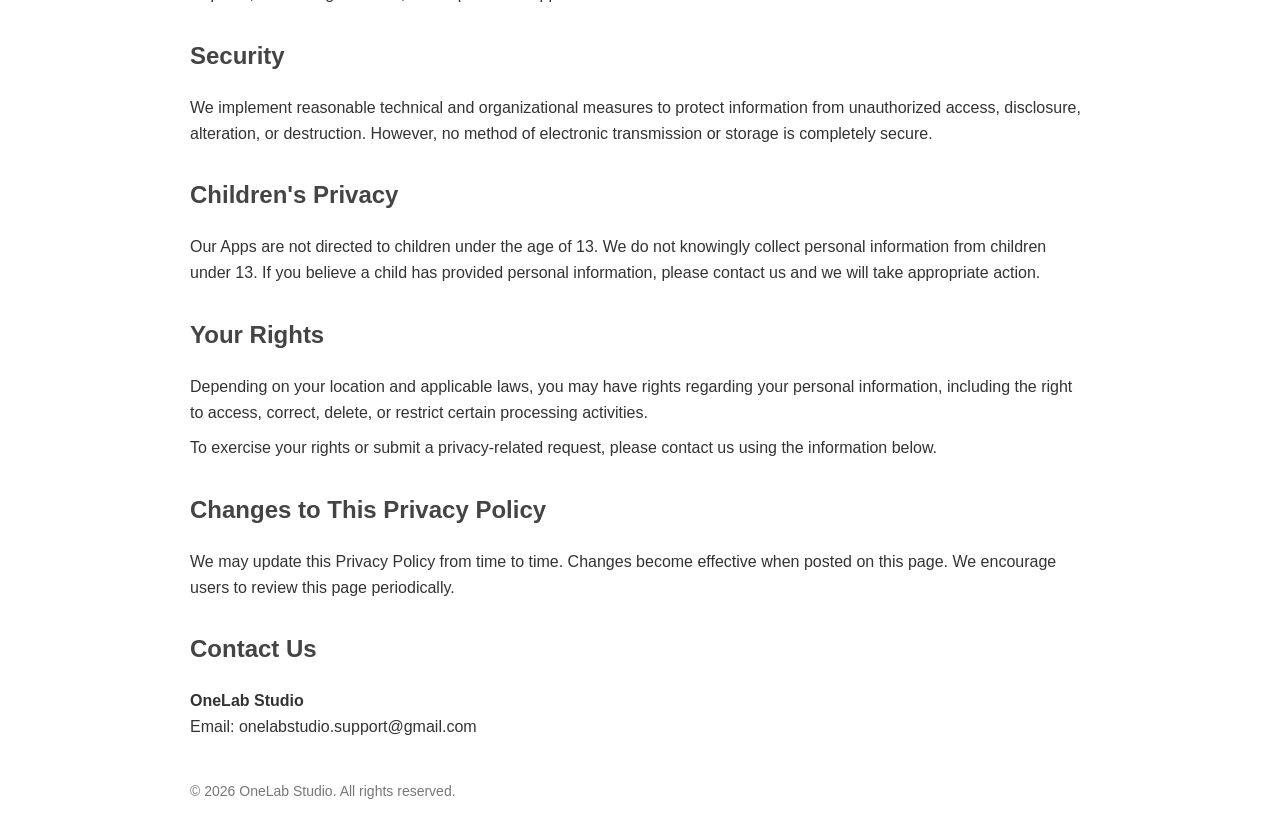
==== commit 44e7a664: "Revise Privacy Policy with updated details Updated the Privacy Policy with new information regarding" ====
--- a/privacy.html
+++ b/privacy.html
@@ -44,7 +44,7 @@
 <h1>Privacy Policy</h1>
 <h2>OneLab Studio Android Applications</h2>
 
-<p><strong>Last Updated:</strong> June 25, 2026</p>
+<p><strong>Last Updated:</strong> October 22, 2026</p>
 
 <p>
 This Privacy Policy explains how <strong>OneLab Studio</strong> ("we", "us", or "our")
@@ -82,6 +82,28 @@
 We use Google Analytics for Firebase to understand how users interact with our Apps.
 This may include information such as sessions, screens viewed, features used,
 device information, country-level location, app performance data, and engagement metrics.
+</p>
+
+<h4>Purchase Information</h4>
+<p>
+If you purchase a premium upgrade or subscription, the transaction is processed
+by Google Play Billing. We receive confirmation of your purchase status
+(such as purchase token and entitlement) to unlock features, but we do not
+receive or store your payment card details.
+</p>
+
+<h4>Data Stored on Your Device</h4>
+<p>
+Apps that play media may store data locally on your device, such as playback history,
+resume positions, playlists, network stream addresses you add, app settings, and
+a PIN code if you enable parental control. This data stays on your device and is not
+uploaded to our servers. Uninstalling the App removes it.
+</p>
+
+<h4>Media Files and Permissions</h4>
+<p>
+To play your videos and music, the App requests access to media or storage on your device.
+Your media files are processed on the device only and are not uploaded or shared by us.
 </p>
 
 <h4>Advertising Identifier</h4>
@@ -127,6 +149,7 @@
 <li>Google Play Services</li>
 <li>Google AdMob</li>
 <li>Google Analytics for Firebase</li>
+<li>Google Play Billing</li>
 <li>Firebase Crashlytics</li>
 </ul>
 
@@ -185,6 +208,15 @@
 </p>
 
 <p>
+You can review or change your advertising consent choice at any time in the App under
+Settings → Privacy → Ad privacy options (shown where required by law).
+</p>
+<p>
+Some Apps may offer rewarded ads, which you can choose to watch in exchange for
+temporary access to premium features. Watching them is optional.
+</p>
+
+<p>
 You can manage, review, or delete your Google activity at:
 </p>
 
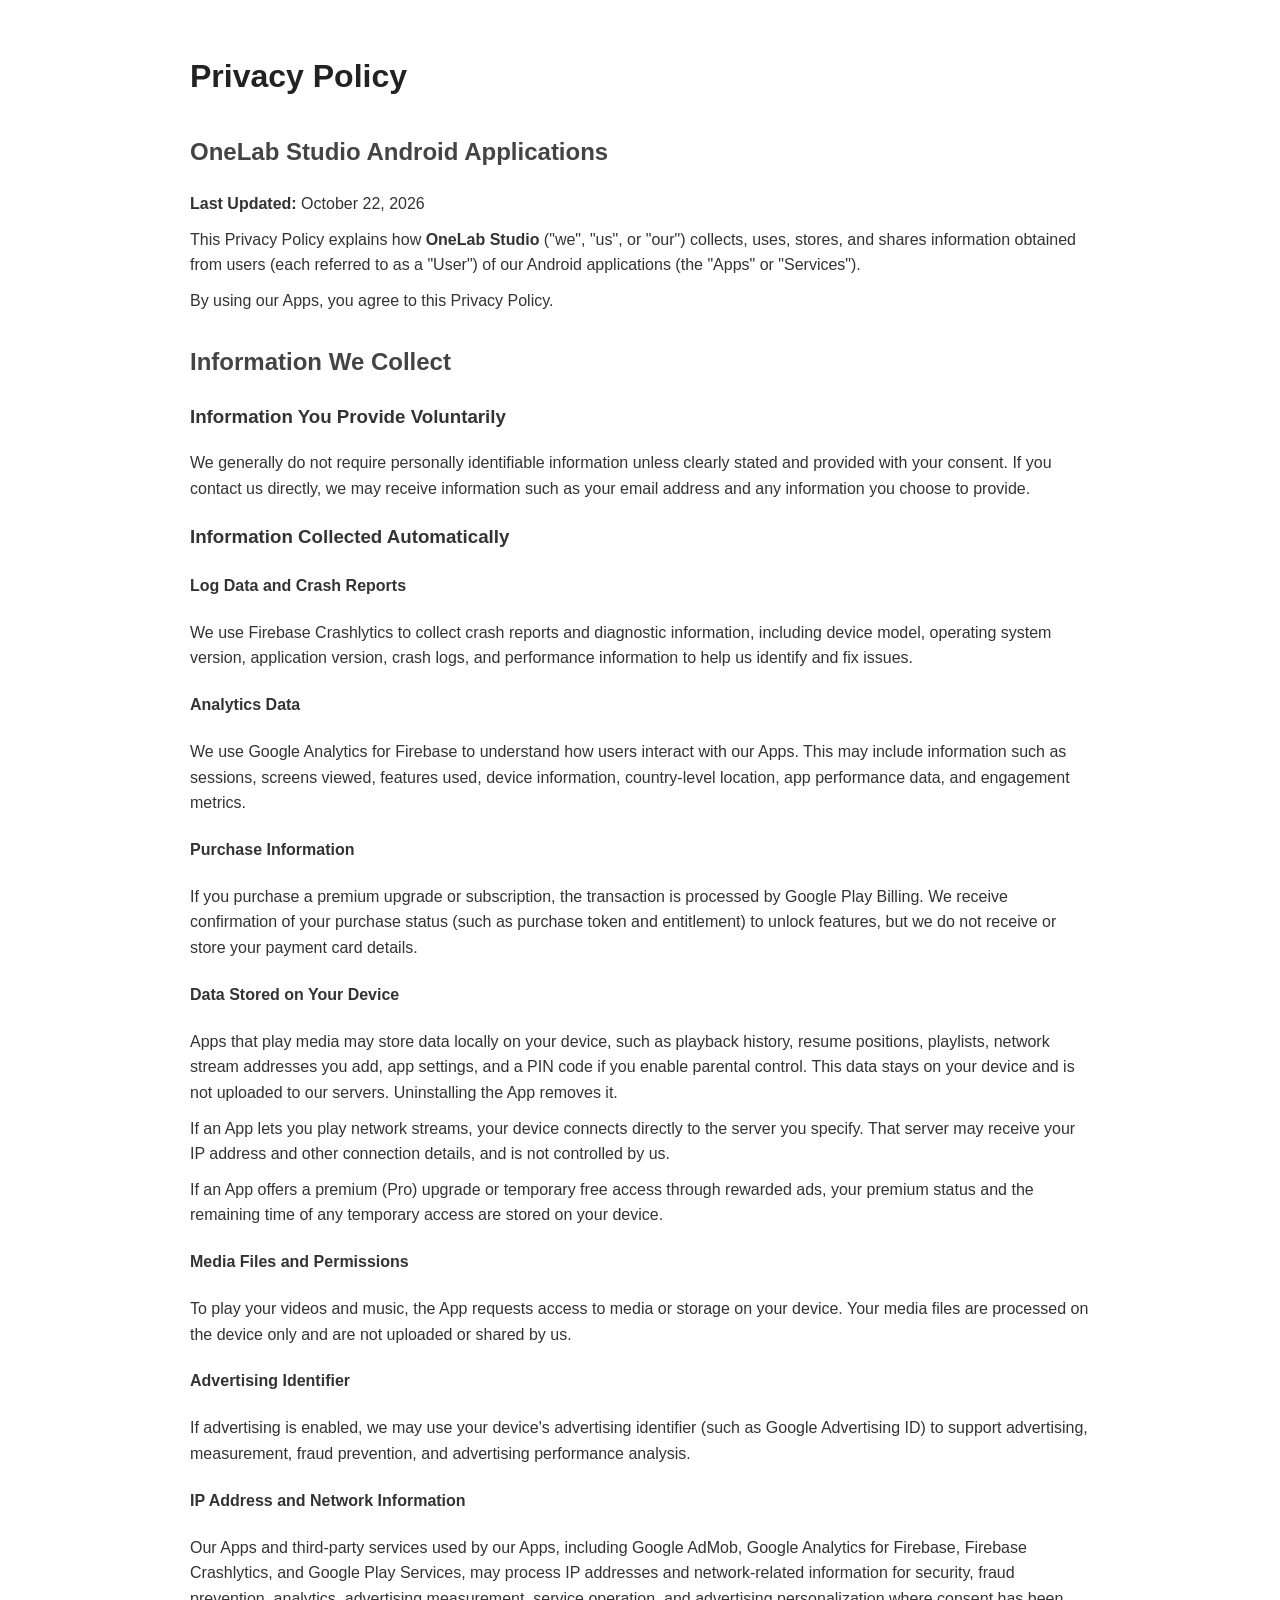
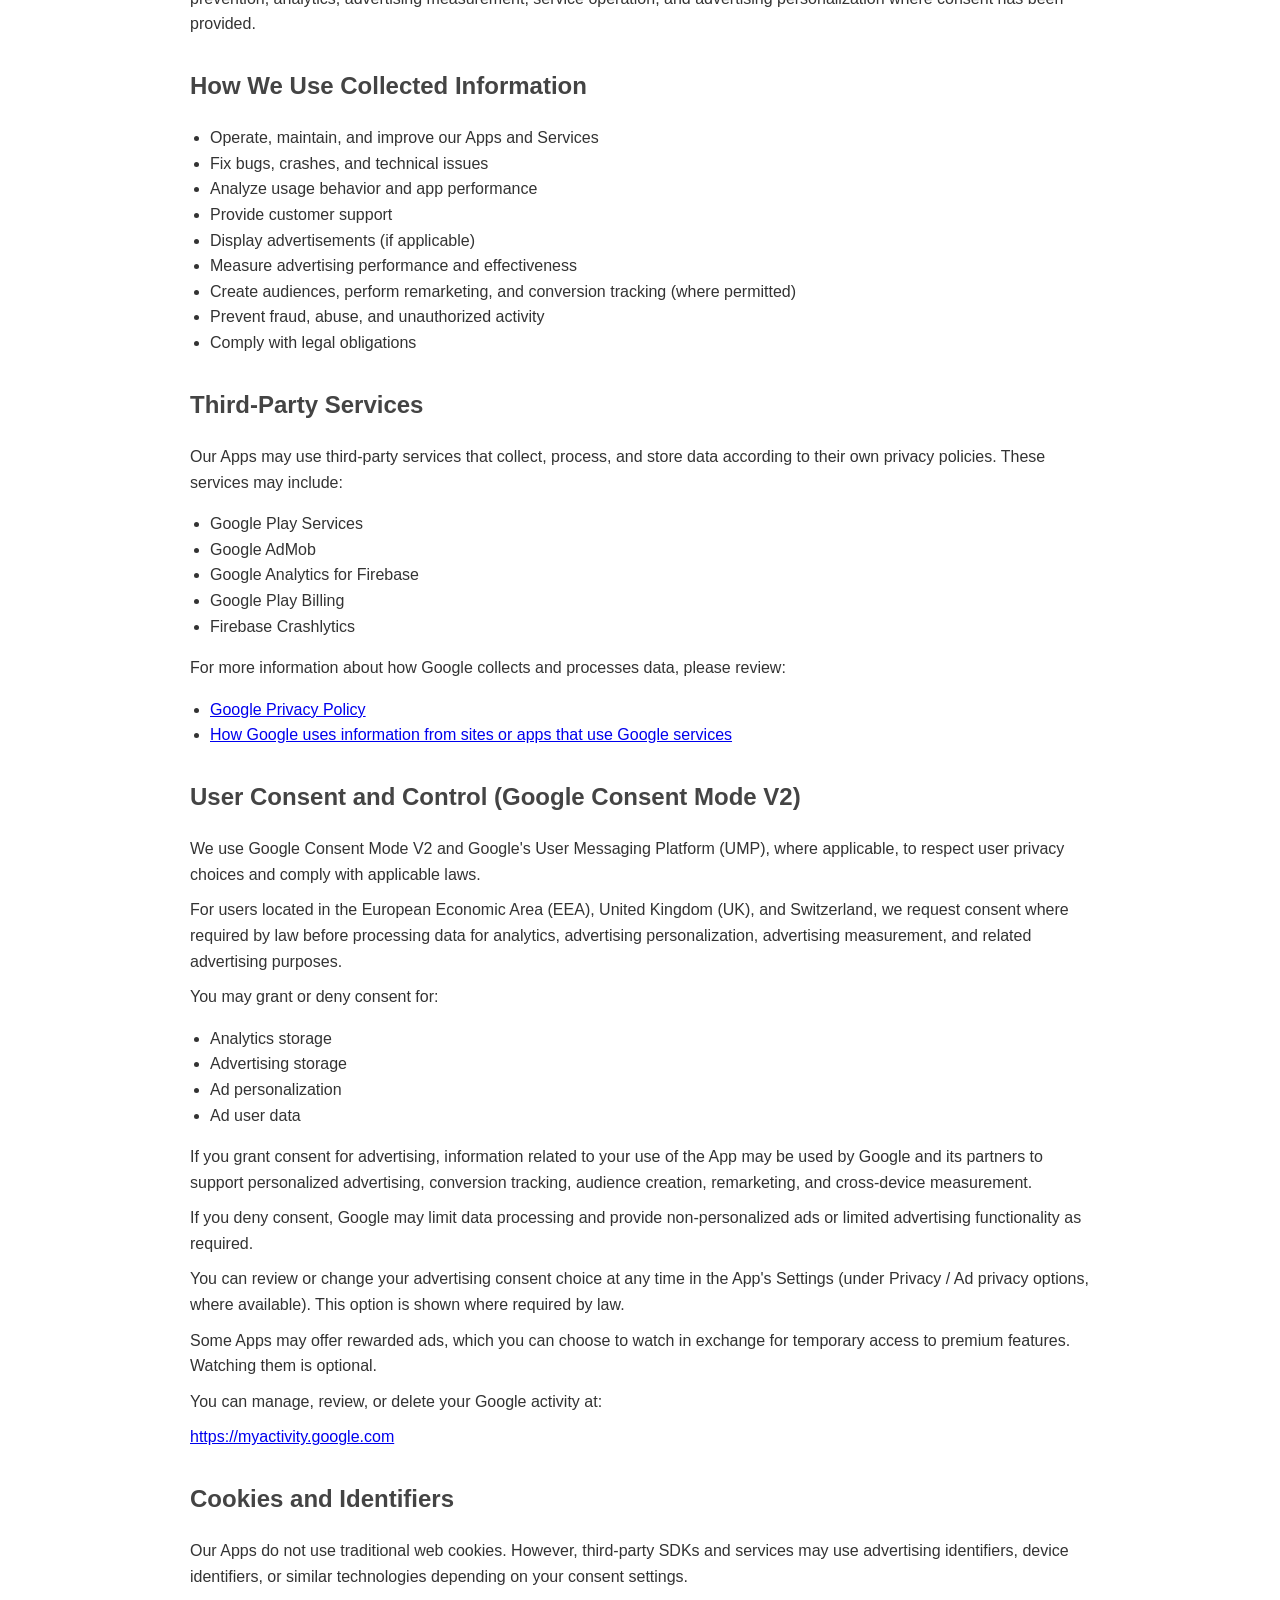
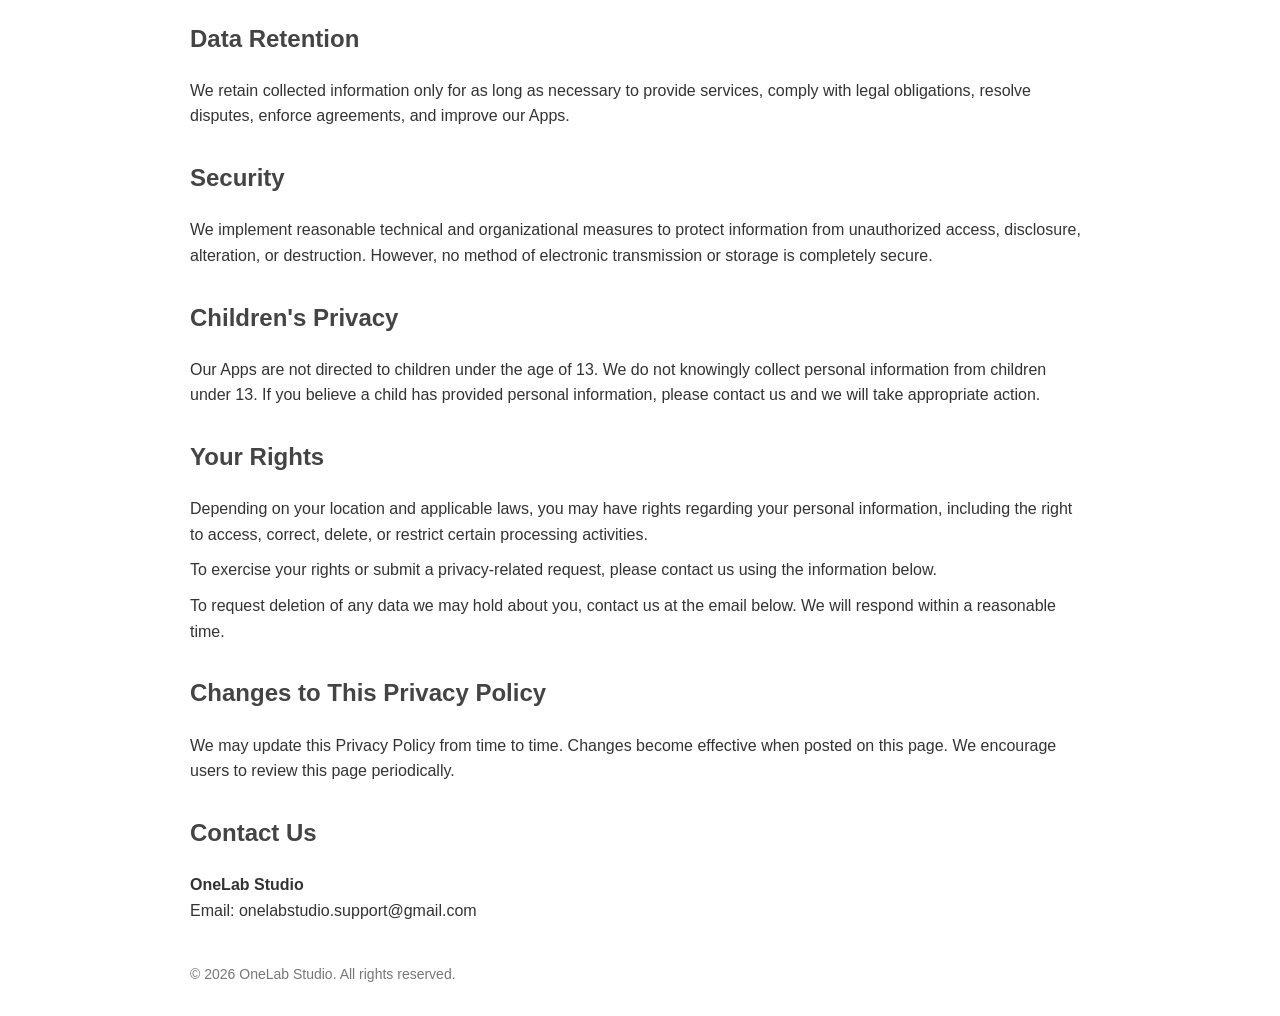
==== commit 633146d7: "Update privacy policy with additional details" ====
--- a/privacy.html
+++ b/privacy.html
@@ -98,6 +98,17 @@
 resume positions, playlists, network stream addresses you add, app settings, and
 a PIN code if you enable parental control. This data stays on your device and is not
 uploaded to our servers. Uninstalling the App removes it.
+</p>
+
+<p>
+If an App lets you play network streams, your device connects directly to the server
+you specify. That server may receive your IP address and other connection details,
+and is not controlled by us.
+</p>
+
+<p>
+If an App offers a premium (Pro) upgrade or temporary free access through rewarded ads,
+your premium status and the remaining time of any temporary access are stored on your device.
 </p>
 
 <h4>Media Files and Permissions</h4>
@@ -208,8 +219,9 @@
 </p>
 
 <p>
-You can review or change your advertising consent choice at any time in the App under
-Settings → Privacy → Ad privacy options (shown where required by law).
+You can review or change your advertising consent choice at any time in the App's
+Settings (under Privacy / Ad privacy options, where available). This option is shown
+where required by law.
 </p>
 <p>
 Some Apps may offer rewarded ads, which you can choose to watch in exchange for
@@ -273,6 +285,11 @@
 please contact us using the information below.
 </p>
 
+<p>
+To request deletion of any data we may hold about you, contact us at the email below.
+We will respond within a reasonable time.
+</p>
+
 <h2>Changes to This Privacy Policy</h2>
 
 <p>
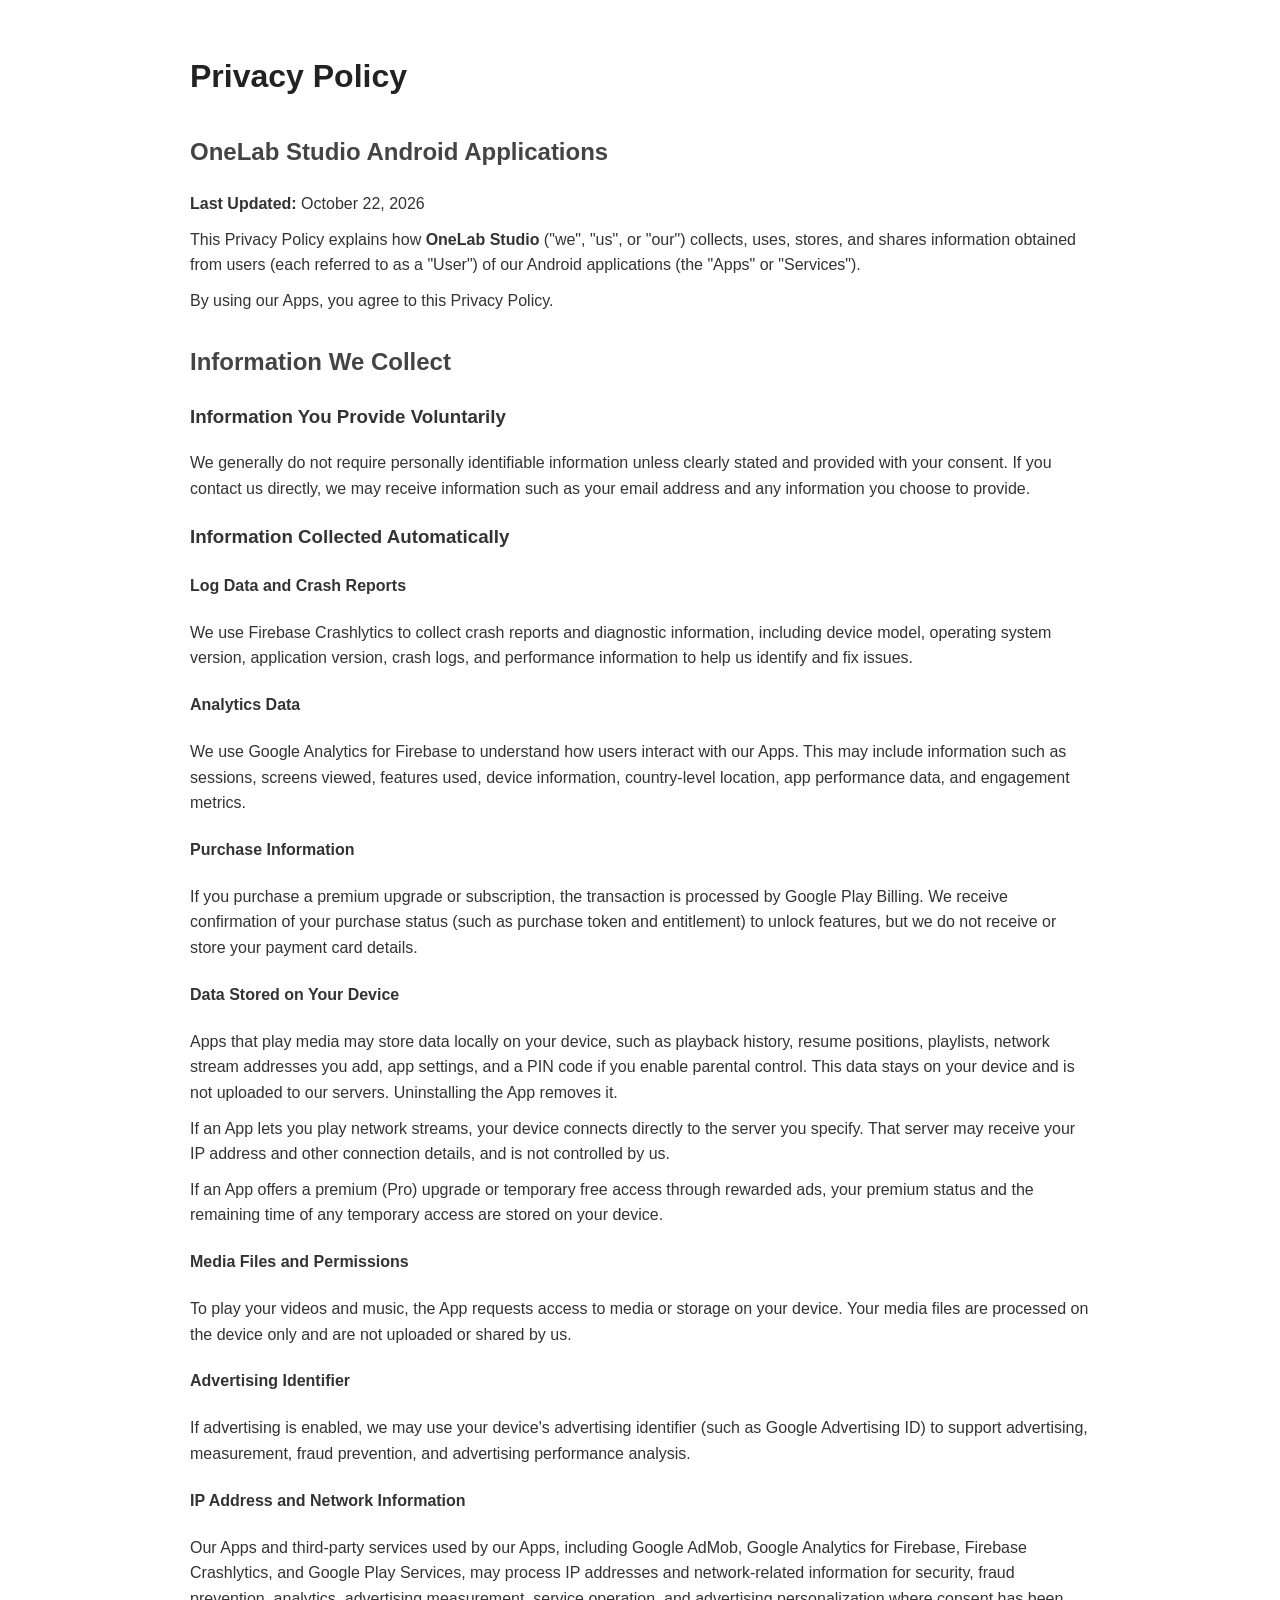
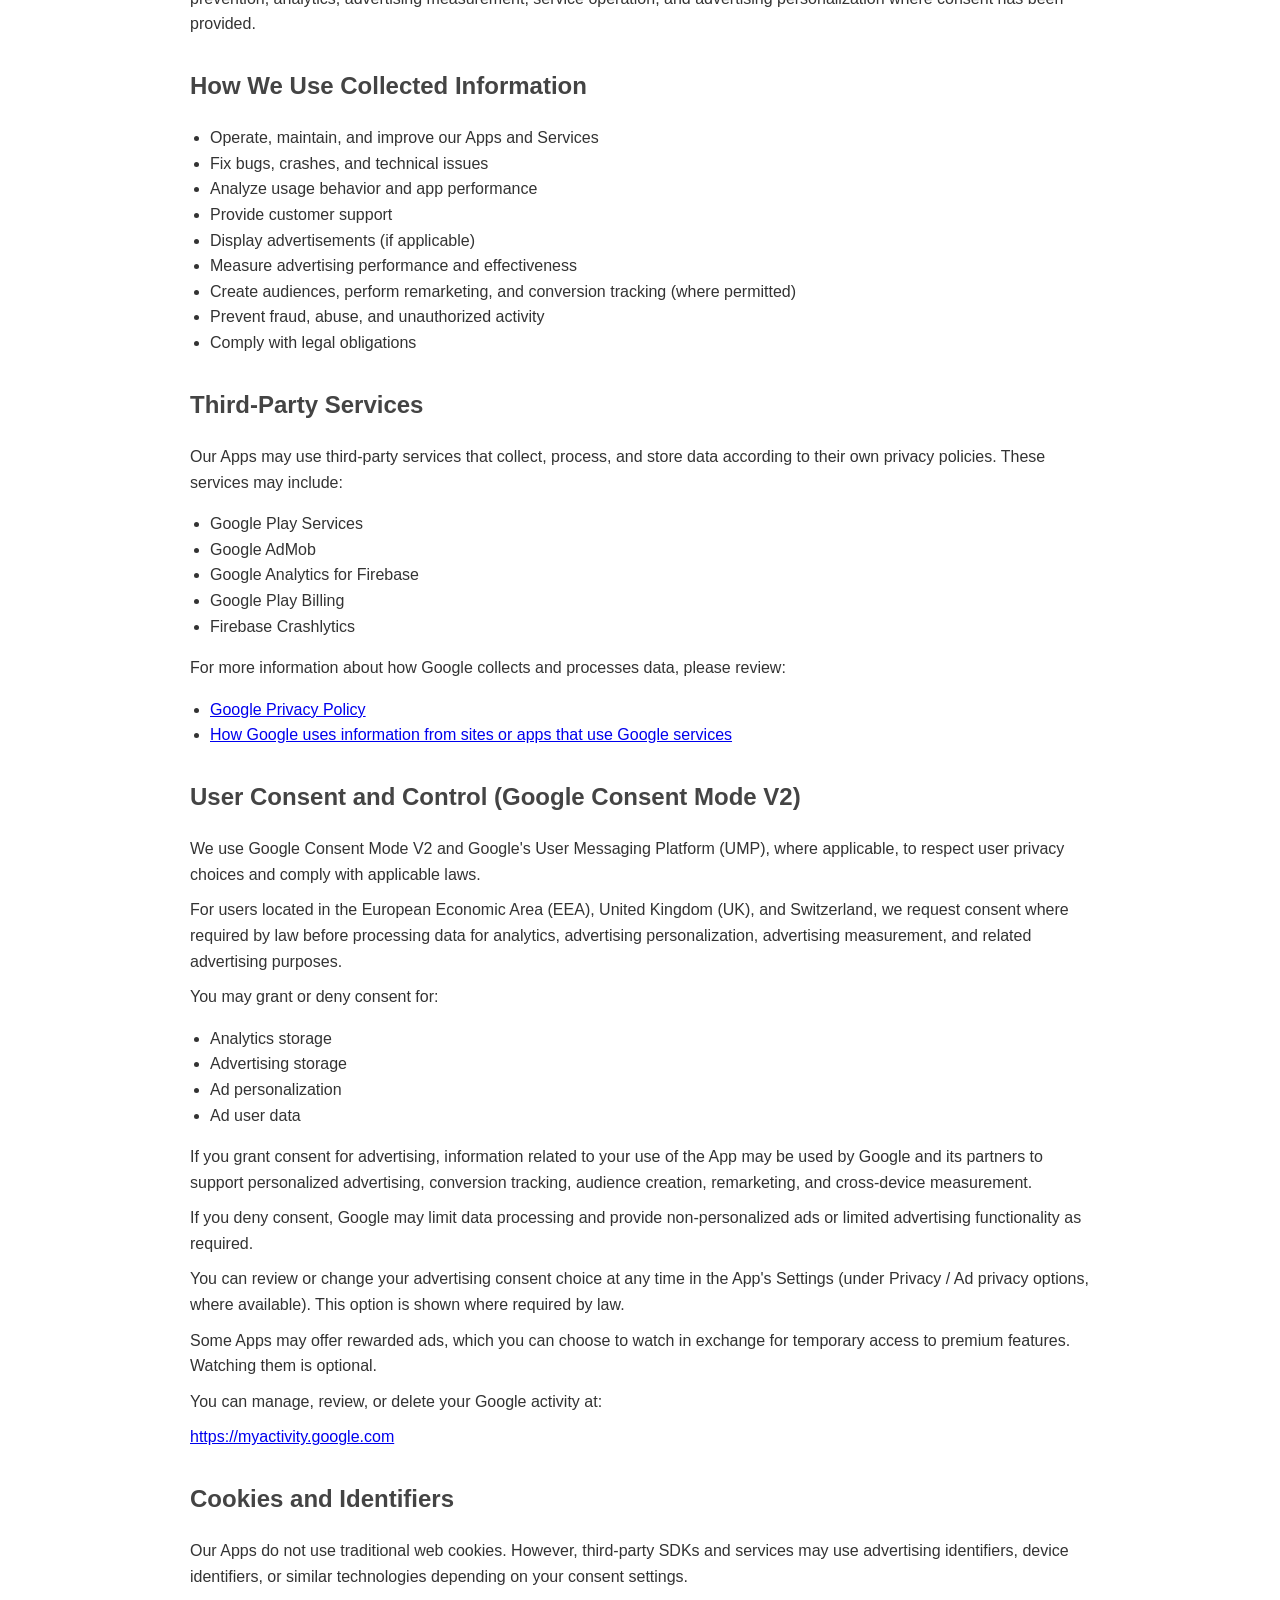
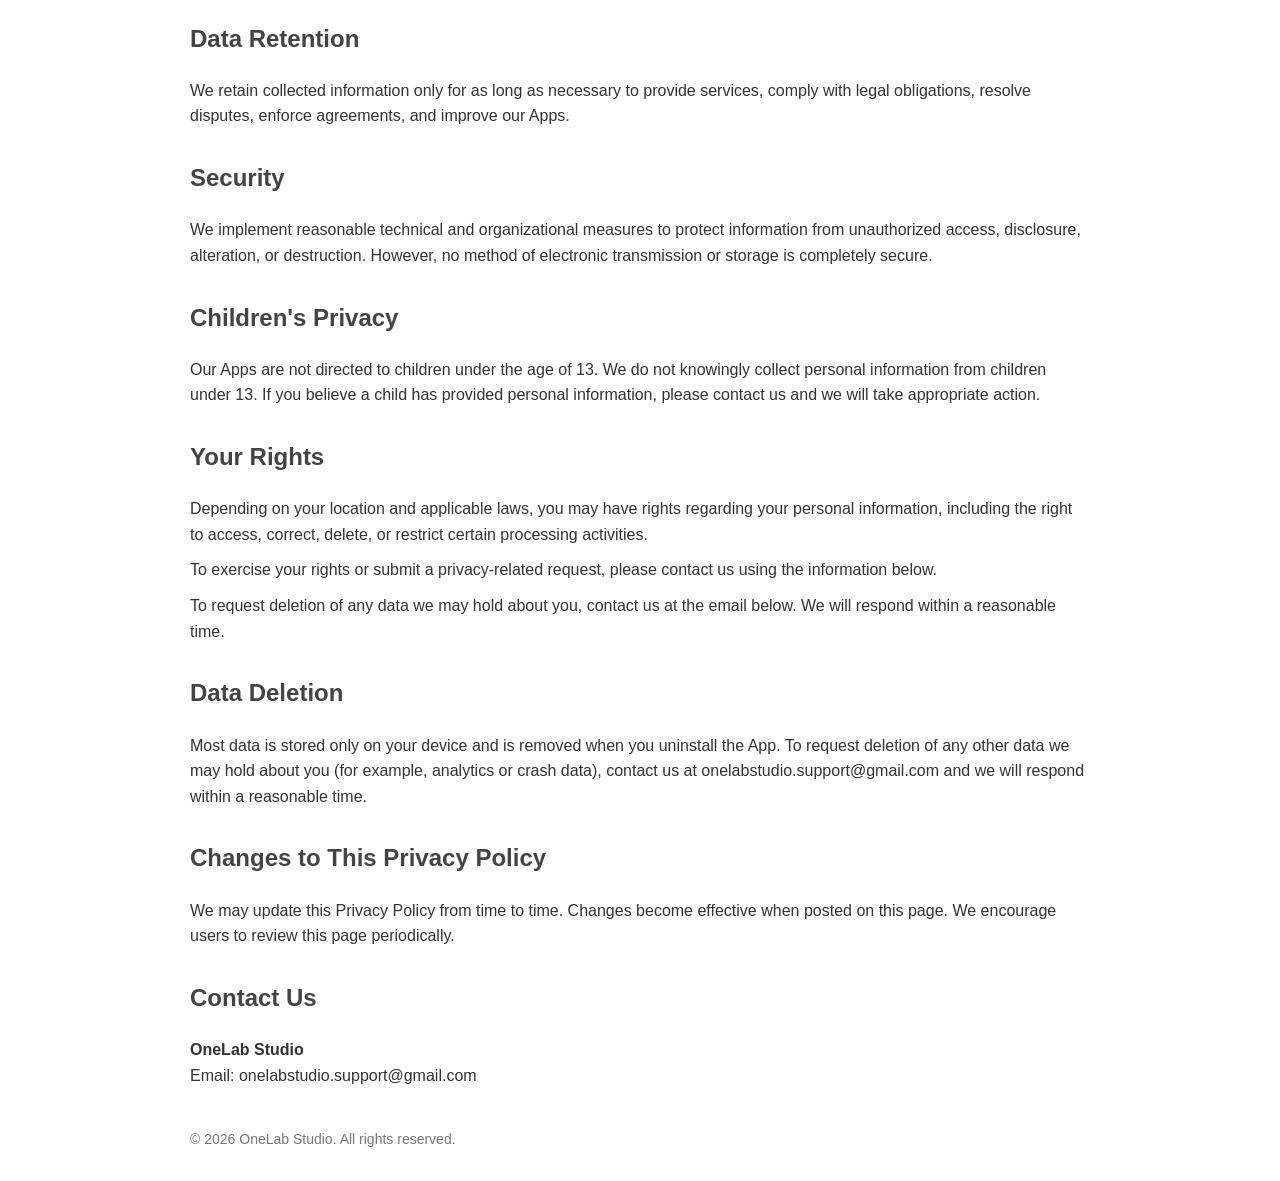
==== commit 40ae9d73: "Add data deletion section to privacy policy Added section on data deletion and how to request it." ====
--- a/privacy.html
+++ b/privacy.html
@@ -290,6 +290,14 @@
 We will respond within a reasonable time.
 </p>
 
+<h2 id="delete-data">Data Deletion</h2>
+<p>
+Most data is stored only on your device and is removed when you uninstall the App.
+To request deletion of any other data we may hold about you (for example, analytics
+or crash data), contact us at onelabstudio.support@gmail.com and we will respond
+within a reasonable time.
+</p>
+
 <h2>Changes to This Privacy Policy</h2>
 
 <p>
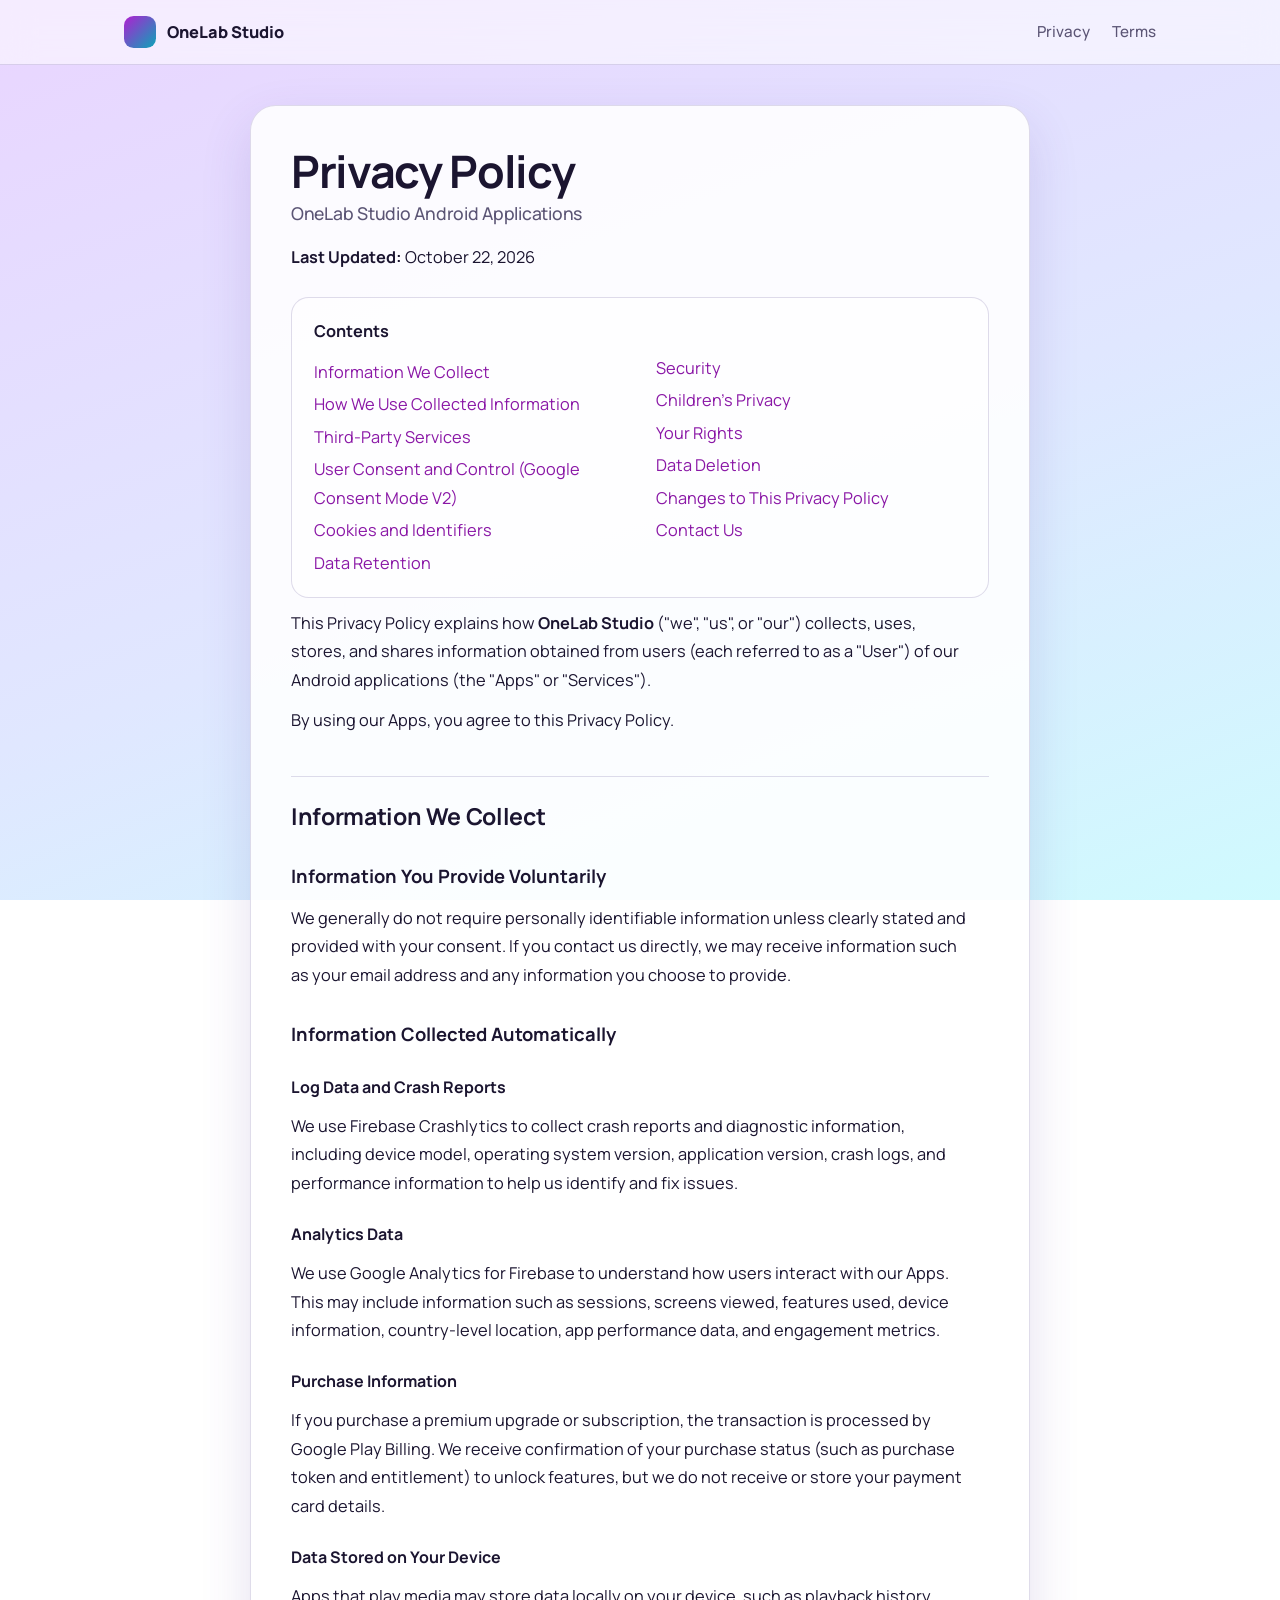
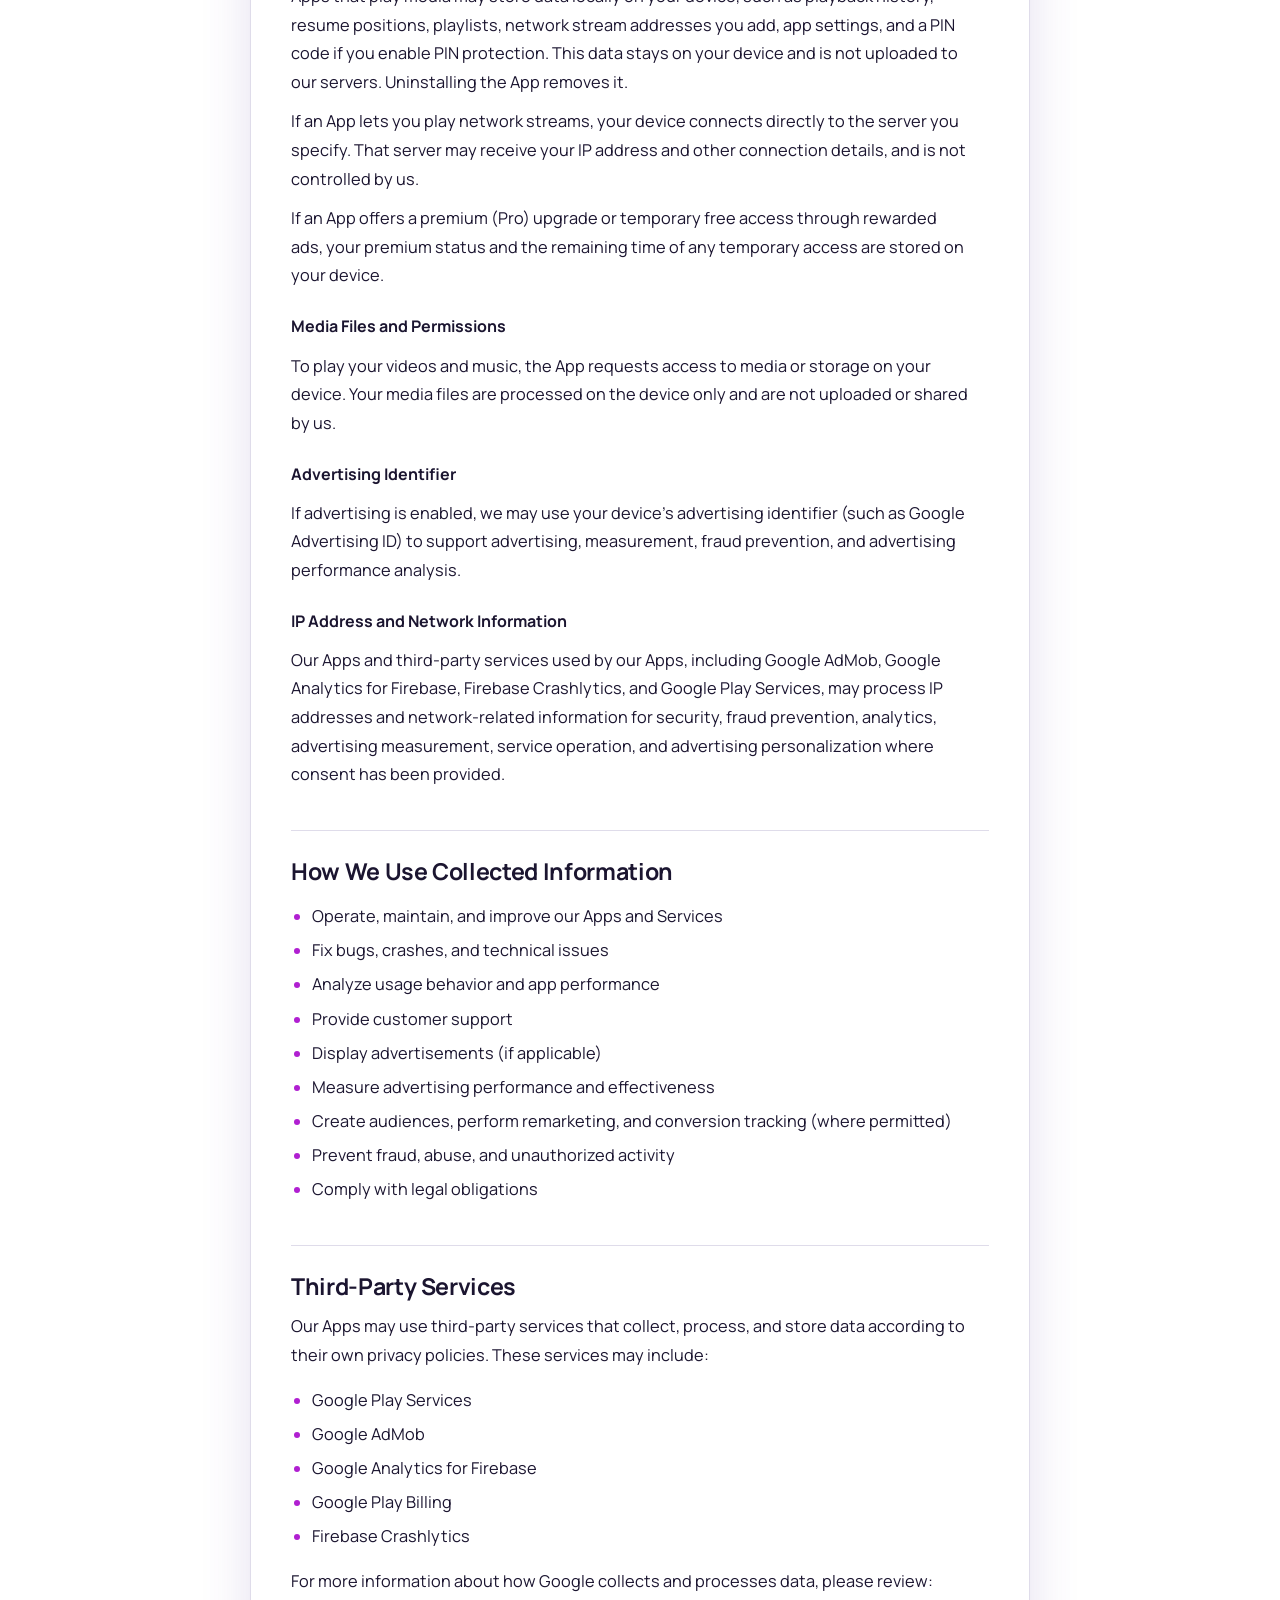
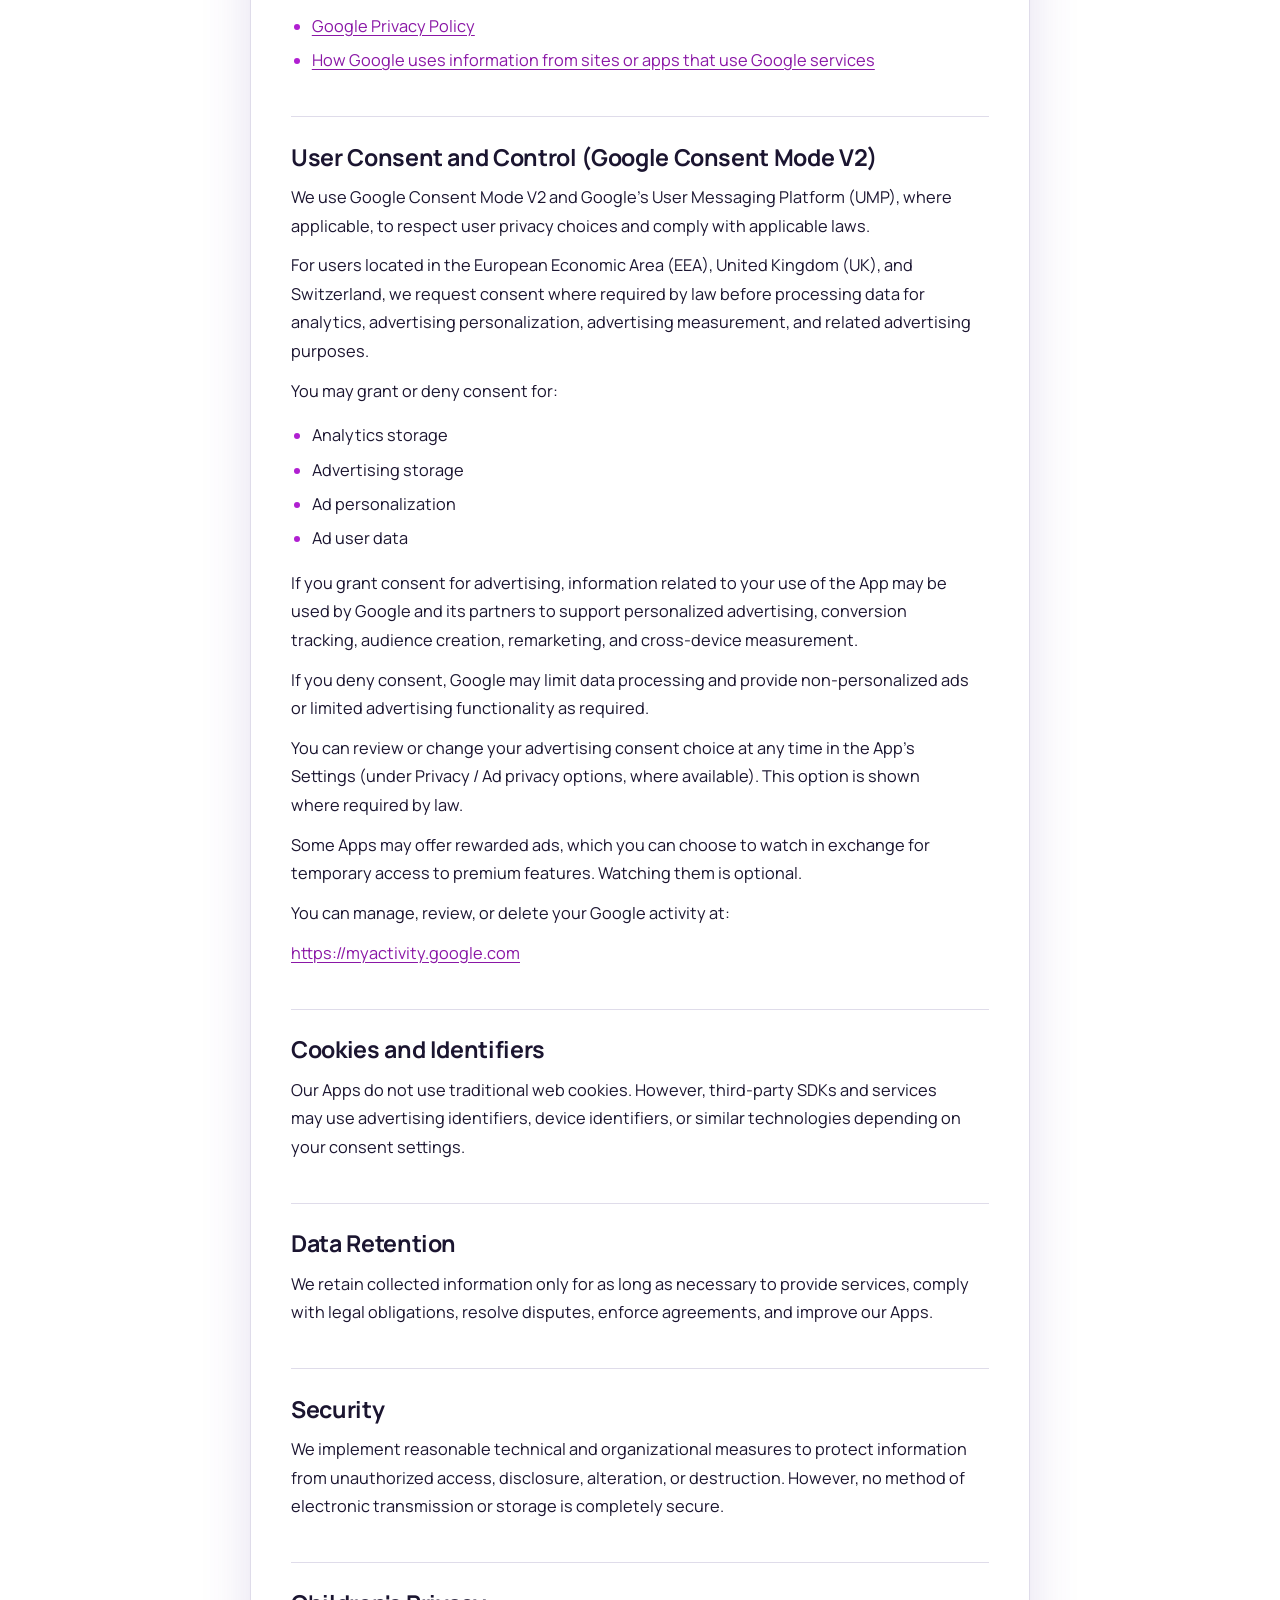
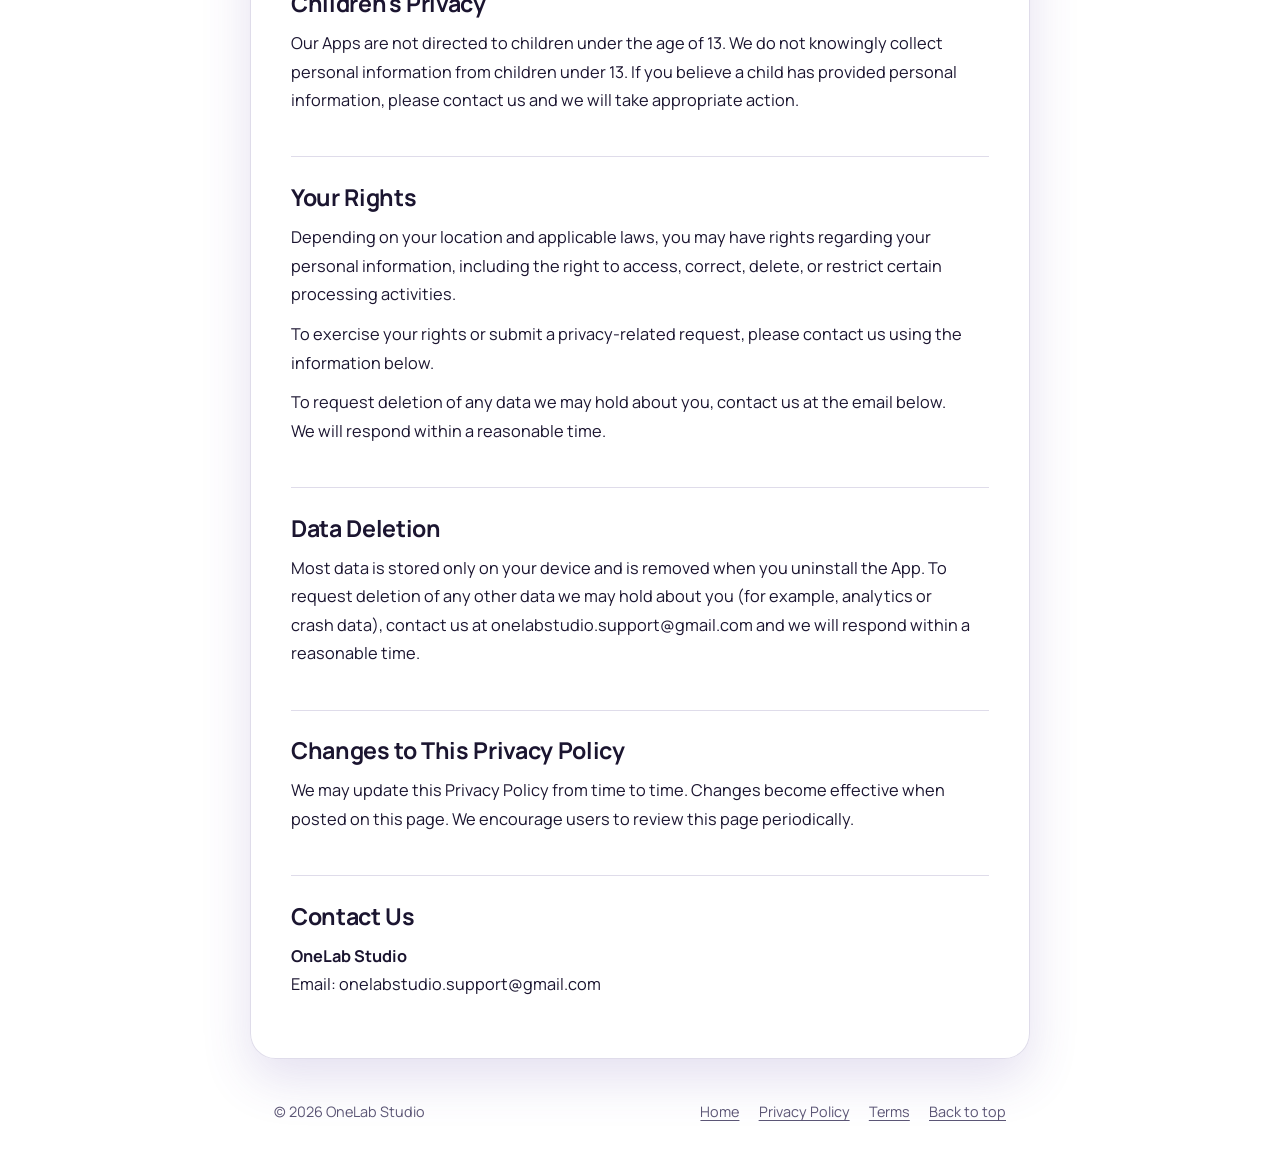
==== commit 9a6da436: "Refactor privacy.html for improved layout and styles Updated privacy policy styling and layout." ====
--- a/privacy.html
+++ b/privacy.html
@@ -6,37 +6,16 @@
 <meta name="viewport" content="width=device-width, initial-scale=1.0">
 <title>Privacy Policy - OneLab Studio</title>
 
+<link rel="stylesheet" href="/legal.css">
+<link href="https://fonts.googleapis.com/css2?family=Manrope:wght@400;500;700;800&display=swap" rel="stylesheet">
+<script src="/legal.js" defer></script>
+
+<noscript>
 <style>
-body{
-    font-family: Arial, Helvetica, sans-serif;
-    max-width: 900px;
-    margin: auto;
-    padding: 30px;
-    line-height: 1.6;
-    color: #333;
-}
-h1{
-    color:#222;
-}
-h2{
-    margin-top:30px;
-    color:#444;
-}
-h3{
-    margin-top:20px;
-}
-p{
-    margin:10px 0;
-}
-ul{
-    padding-left:20px;
-}
-.footer{
-    margin-top:40px;
-    font-size:14px;
-    color:#777;
-}
+  body{max-width:780px;margin:2rem auto;padding:2rem 1.5rem 3rem;background:var(--sheet);
+       border:1px solid var(--line);border-radius:1.6rem}
 </style>
+</noscript>
 
 </head>
 <body>
@@ -96,7 +75,7 @@
 <p>
 Apps that play media may store data locally on your device, such as playback history,
 resume positions, playlists, network stream addresses you add, app settings, and
-a PIN code if you enable parental control. This data stays on your device and is not
+a PIN code if you enable PIN protection. This data stays on your device and is not
 uploaded to our servers. Uninstalling the App removes it.
 </p>
 
--- a/legal.css
+++ b/legal.css
@@ -0,0 +1,74 @@
+:root{
+  --bg1:#E9D5FF;--bg2:#E0E7FF;--bg3:#CFFAFE;
+  --text:#1b1530;--muted:#5b5575;--link:#8a17a6;
+  --glass:rgba(255,255,255,.55);--line:rgba(80,60,140,.18);
+  --sheet:rgba(255,255,255,.88);--accent:#b01fd1;--accent2:#0aa5b8;
+  --shadow:0 20px 50px rgba(90,60,160,.16);
+  --font:"Manrope",system-ui,-apple-system,"Segoe UI",Roboto,Arial,sans-serif;
+}
+@media (prefers-color-scheme:dark){
+  :root{
+    --bg1:#3a0f4a;--bg2:#141238;--bg3:#07303a;
+    --text:#f1ecfa;--muted:#b9b0d1;--link:#4fe3e6;
+    --glass:rgba(255,255,255,.08);--line:rgba(255,255,255,.16);
+    --sheet:rgba(18,14,38,.88);--accent:#FC00FF;--accent2:#00DBDE;
+    --shadow:0 20px 60px rgba(0,0,0,.45);
+  }
+}
+*{box-sizing:border-box}
+html{scroll-behavior:smooth;scroll-padding-top:5rem}
+body{
+  margin:0;max-width:none;padding:0;font-family:var(--font);color:var(--text);
+  line-height:1.75;font-size:1.02rem;
+  background:linear-gradient(160deg,var(--bg1),var(--bg2) 55%,var(--bg3)) fixed;
+  min-height:100vh;padding-top:env(safe-area-inset-top,0px);padding-bottom:env(safe-area-inset-bottom,0px);
+}
+a{color:var(--link);text-underline-offset:3px}
+:focus-visible{outline:3px solid var(--accent2);outline-offset:3px;border-radius:6px}
+
+.site-header{position:sticky;top:0;z-index:5;backdrop-filter:blur(16px);-webkit-backdrop-filter:blur(16px);
+  background:var(--glass);border-bottom:1px solid var(--line)}
+.site-header .in{max-width:1080px;margin:0 auto;padding:0 1.5rem;height:4rem;display:flex;align-items:center;justify-content:space-between}
+.brand{display:flex;align-items:center;gap:.7rem;font-weight:800;text-decoration:none;color:var(--text)}
+.mark{width:2rem;height:2rem;border-radius:.6rem;background:linear-gradient(135deg,var(--accent),var(--accent2))}
+.site-header nav{display:flex;gap:1.4rem;font-weight:500;font-size:.95rem}
+.site-header nav a{color:var(--muted);text-decoration:none}
+.site-header nav a:hover,.site-header nav a[aria-current]{color:var(--text)}
+
+.doc{max-width:780px;margin:2.5rem auto;padding:2.5rem 2.5rem 3rem;background:var(--sheet);
+  border:1px solid var(--line);border-radius:1.6rem;box-shadow:var(--shadow)}
+.doc h1{font-size:clamp(2rem,5vw,2.8rem);line-height:1.1;letter-spacing:-.03em;margin:0 0 .4rem;color:var(--text)}
+.doc h2{font-size:1.45rem;letter-spacing:-.015em;line-height:1.25;margin:2.6rem 0 .6rem;padding-top:1.6rem;
+  border-top:1px solid var(--line);color:var(--text)}
+.doc h2.subtitle{font-size:1.1rem;font-weight:500;color:var(--muted);margin:0 0 1.2rem;padding:0;border:0}
+.doc h3{font-size:1.15rem;margin:1.8rem 0 .3rem;color:var(--text)}
+.doc h4{font-size:1rem;margin:1.4rem 0 .2rem;color:var(--text)}
+.doc p{margin:.7rem 0;max-width:68ch}
+.doc ul{padding-left:1.3rem;max-width:68ch}
+.doc li{margin:.35rem 0}
+.doc li::marker{color:var(--accent)}
+.doc .footer{display:none}
+
+.toc{margin:1.6rem 0 .5rem;padding:1.2rem 1.4rem;border:1px solid var(--line);border-radius:1.1rem;background:var(--glass)}
+.toc strong{display:block;margin-bottom:.5rem}
+.toc ul{list-style:none;padding:0;margin:0;columns:2;column-gap:2rem}
+.toc li{margin:.25rem 0;break-inside:avoid}
+.toc a{text-decoration:none}
+.toc a:hover{text-decoration:underline}
+
+.site-footer{max-width:780px;margin:0 auto 3rem;padding:0 1.5rem;color:var(--muted);font-size:.9rem;
+  display:flex;flex-wrap:wrap;gap:.8rem 1.6rem;justify-content:space-between}
+.site-footer nav{display:flex;gap:1.2rem}
+.site-footer a{color:var(--muted)}
+
+@media (max-width:640px){
+  .doc{margin:1rem .75rem;padding:1.6rem 1.25rem 2rem;border-radius:1.2rem}
+  .toc ul{columns:1}
+}
+@media (prefers-reduced-motion:reduce){html{scroll-behavior:auto}}
+@media print{
+  body{background:#fff;color:#000}
+  .site-header,.site-footer,.toc{display:none}
+  .doc{box-shadow:none;border:0;margin:0;padding:0;background:#fff}
+  a{color:#000}
+}
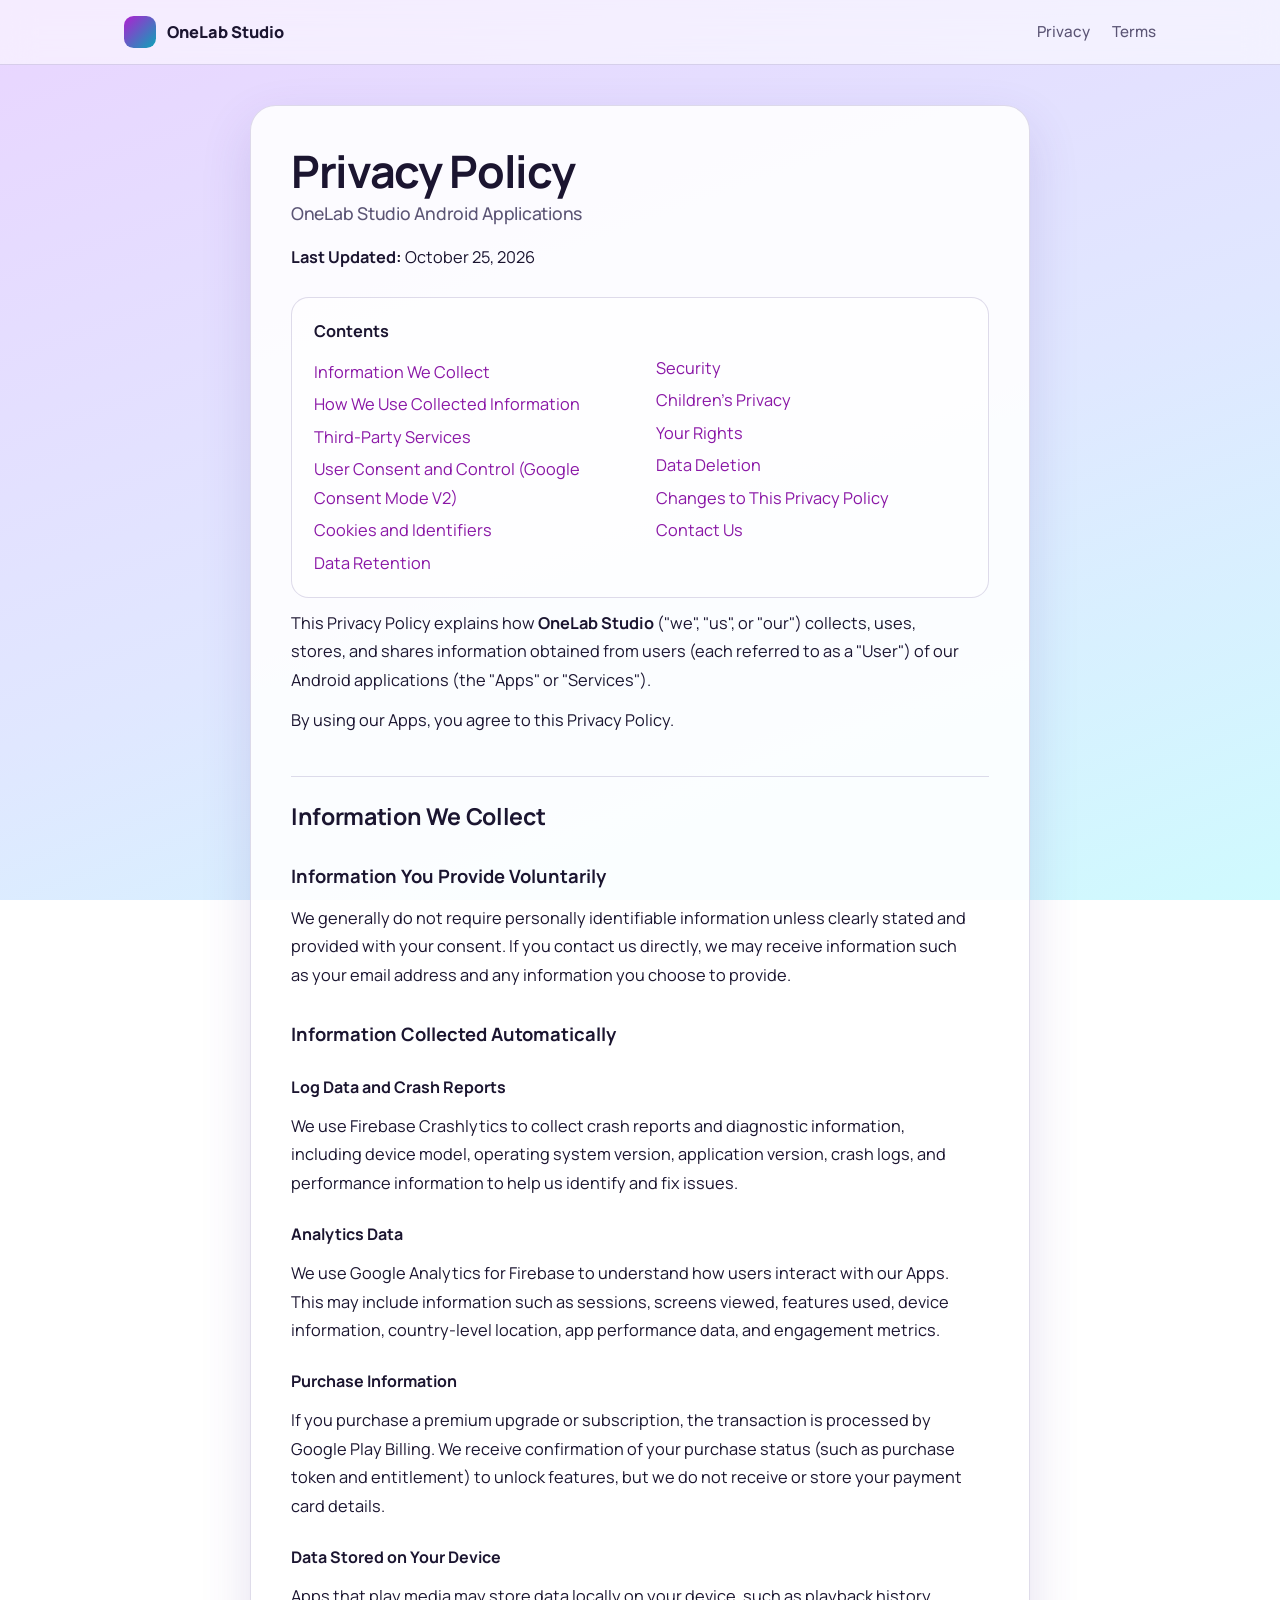
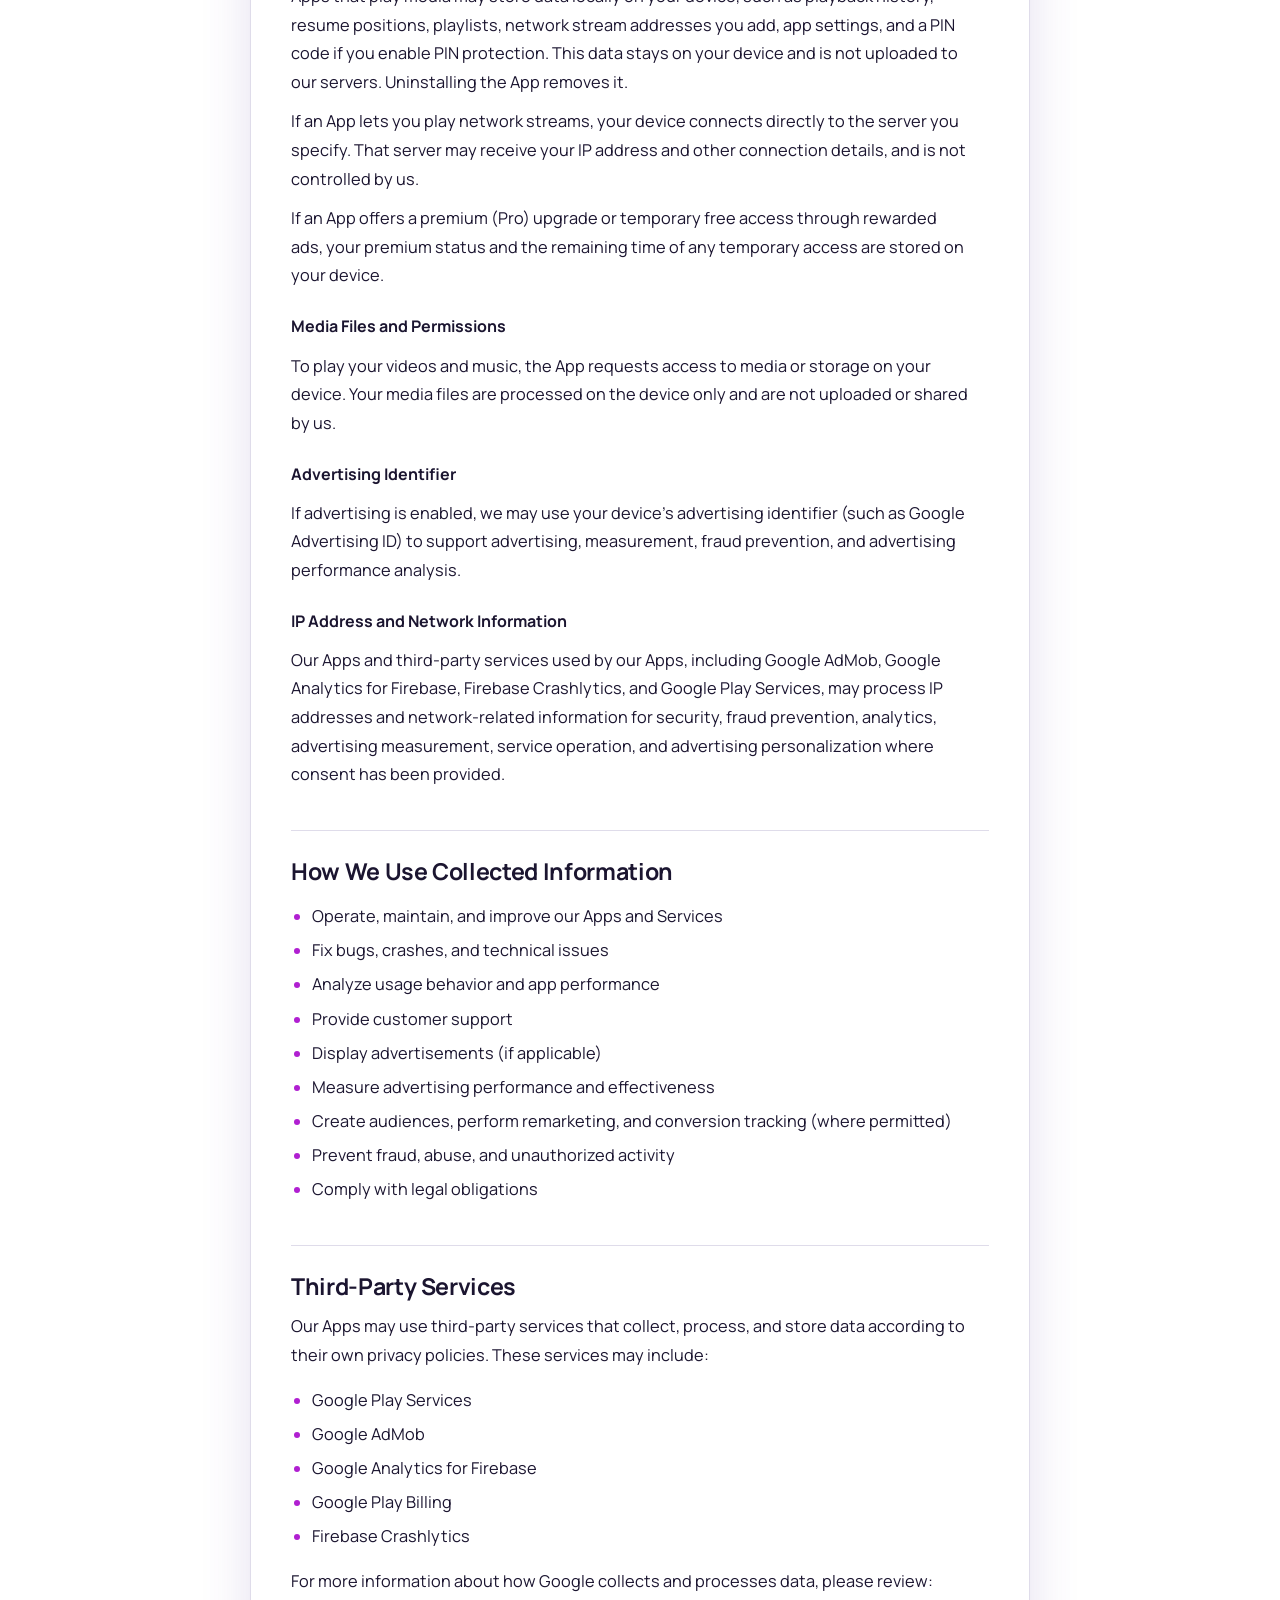
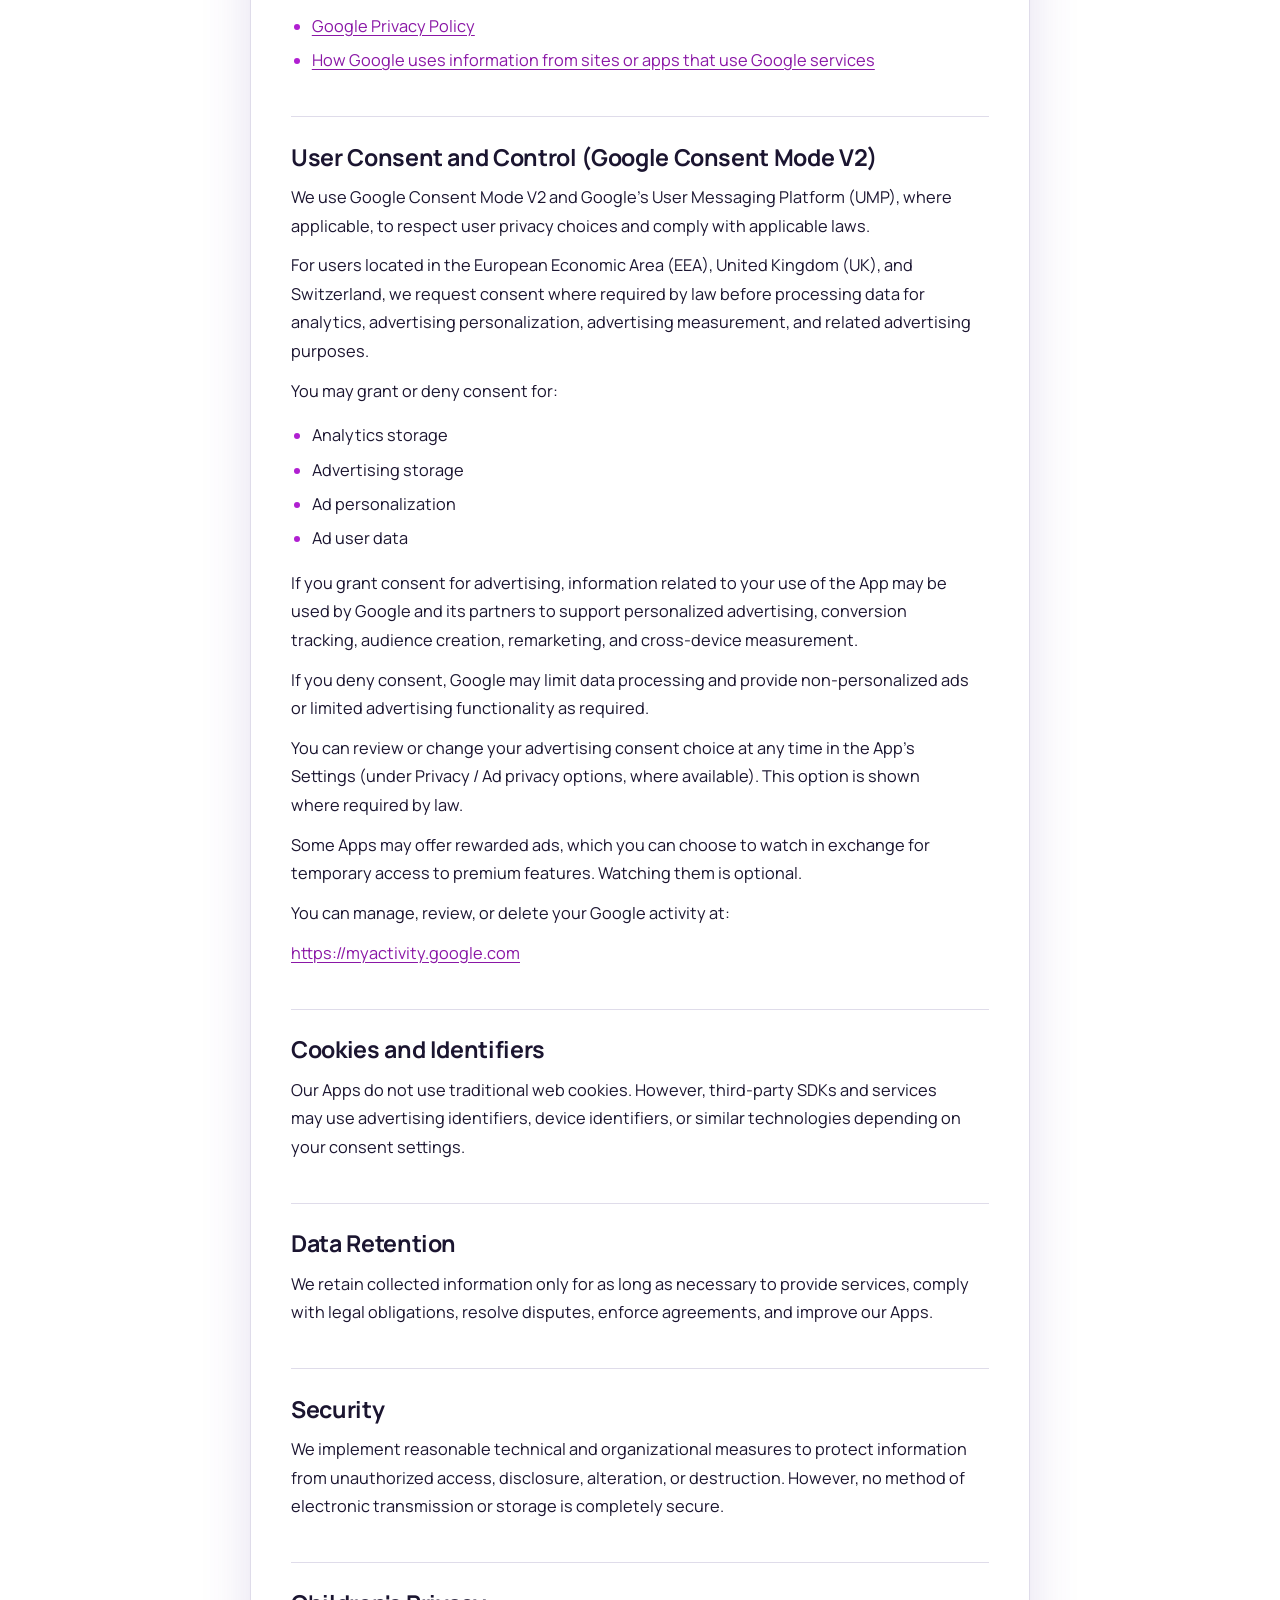
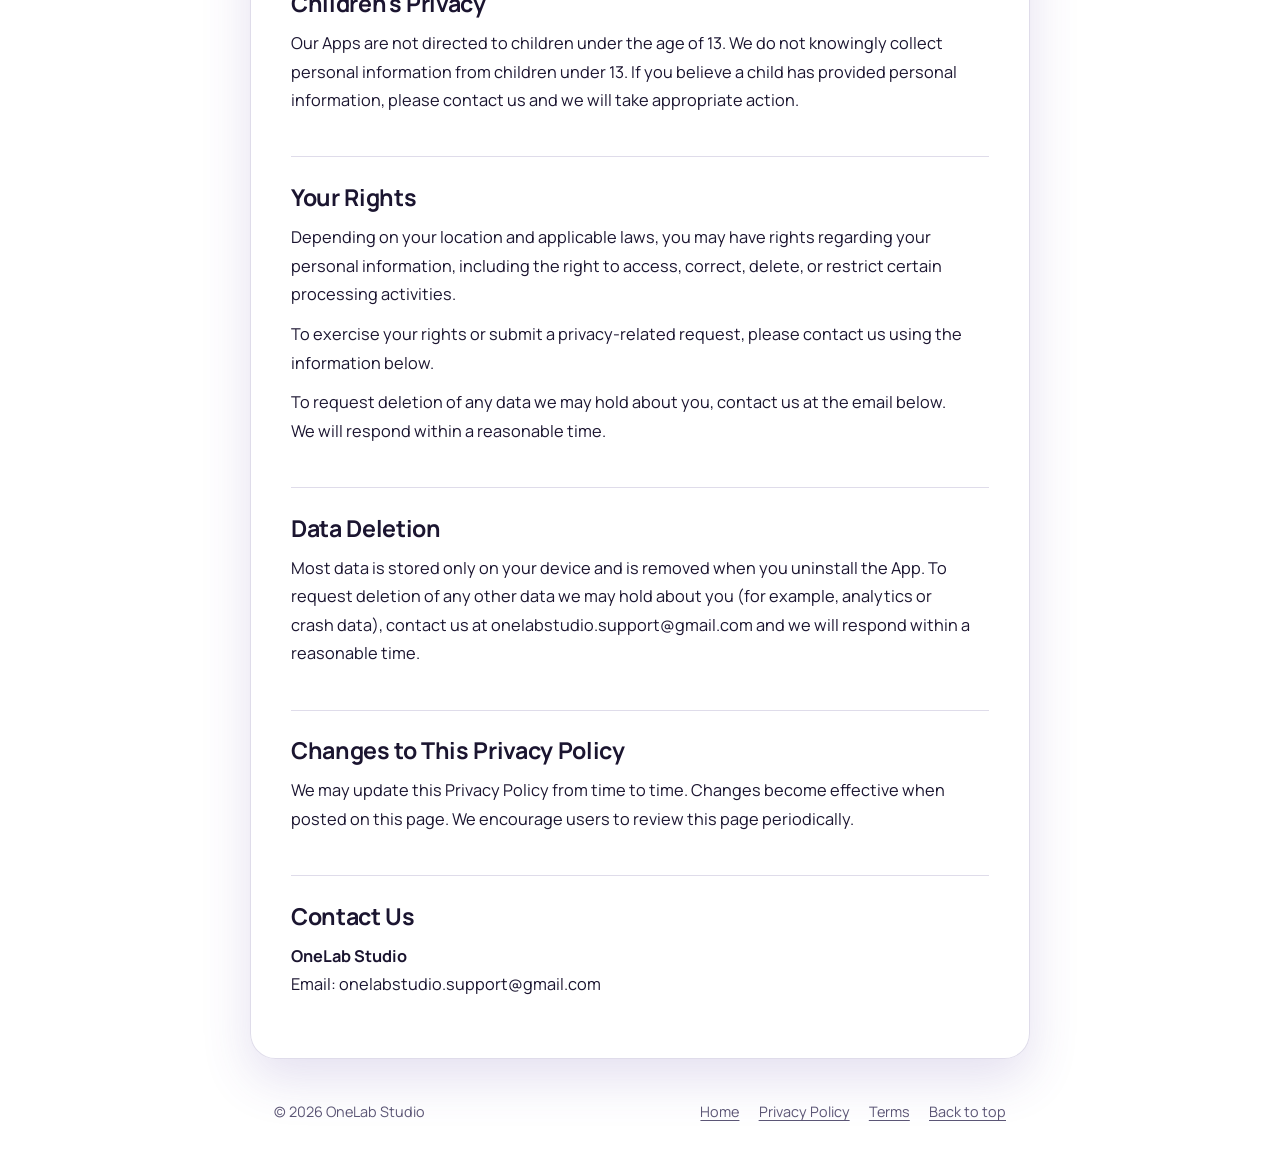
==== commit aebac5ae: "Update last updated date in privacy policy" ====
--- a/privacy.html
+++ b/privacy.html
@@ -23,7 +23,7 @@
 <h1>Privacy Policy</h1>
 <h2>OneLab Studio Android Applications</h2>
 
-<p><strong>Last Updated:</strong> October 22, 2026</p>
+<p><strong>Last Updated:</strong> October 25, 2026</p>
 
 <p>
 This Privacy Policy explains how <strong>OneLab Studio</strong> ("we", "us", or "our")
